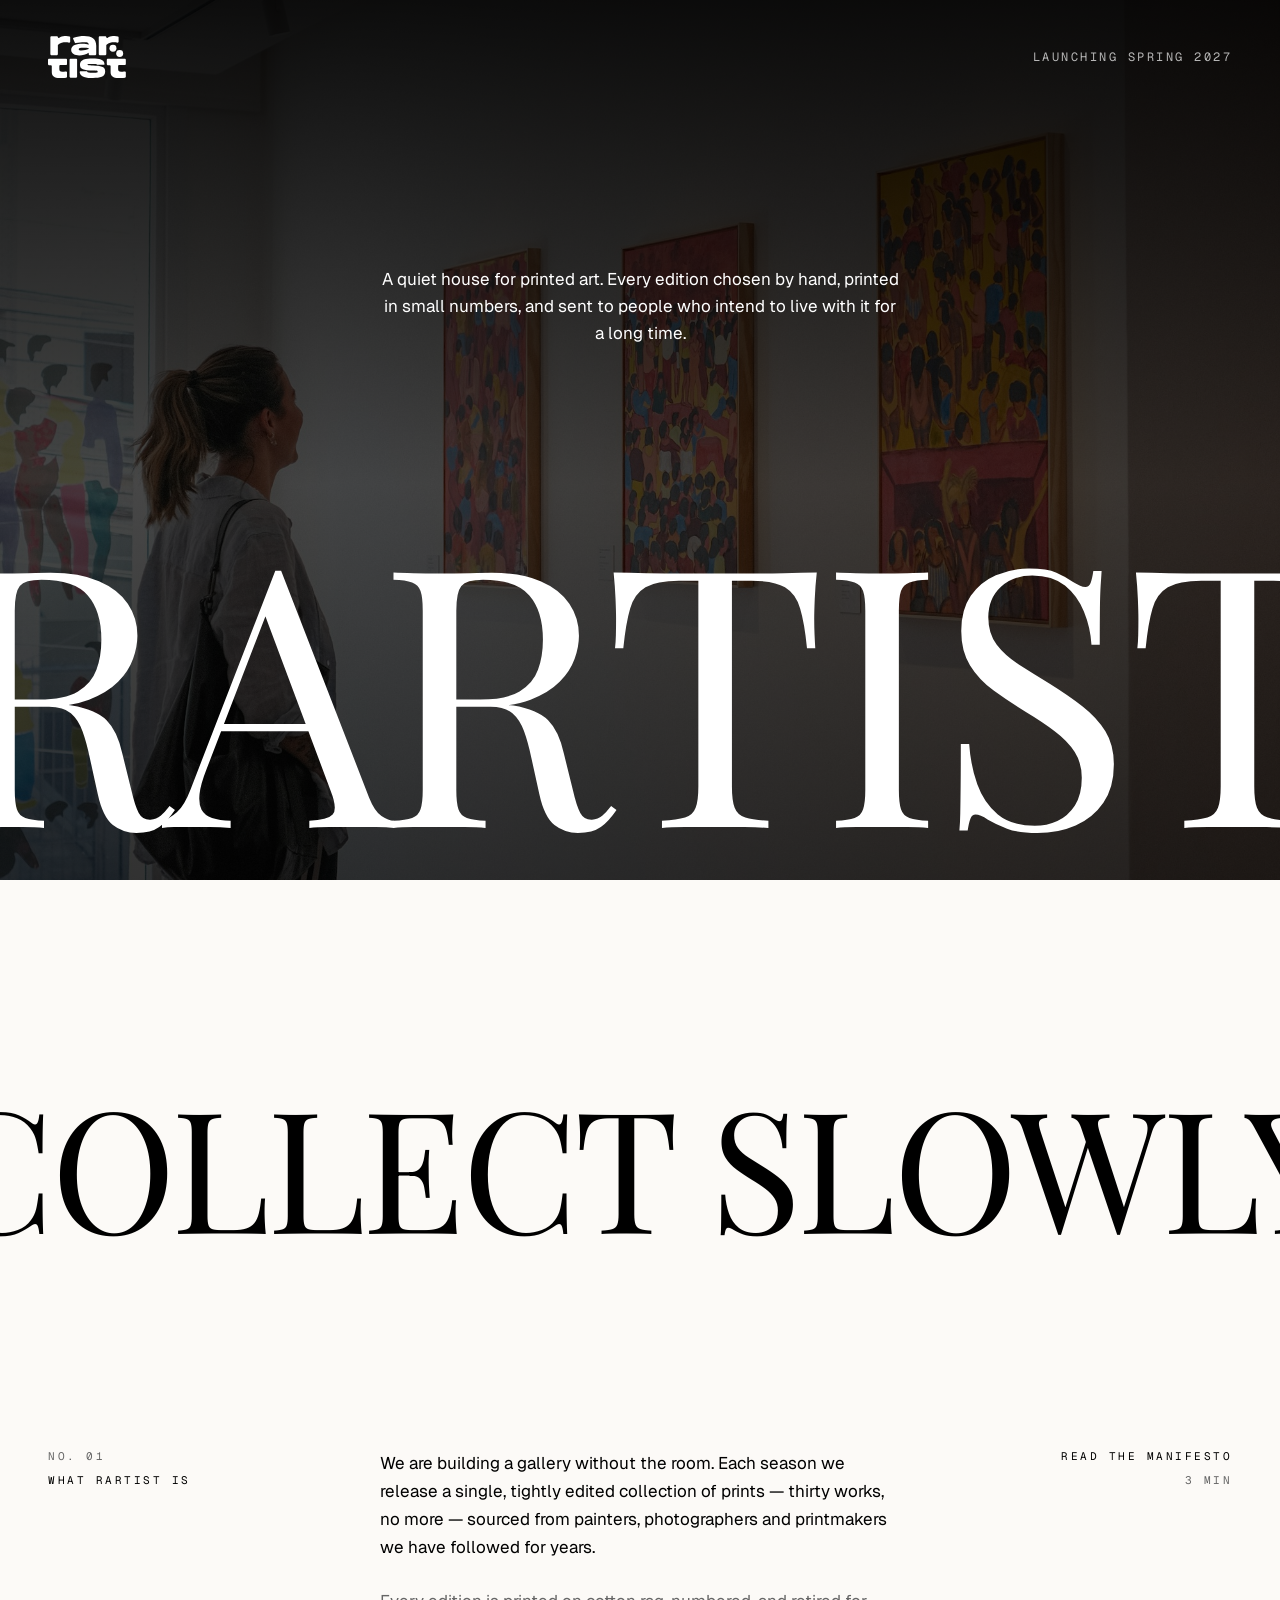
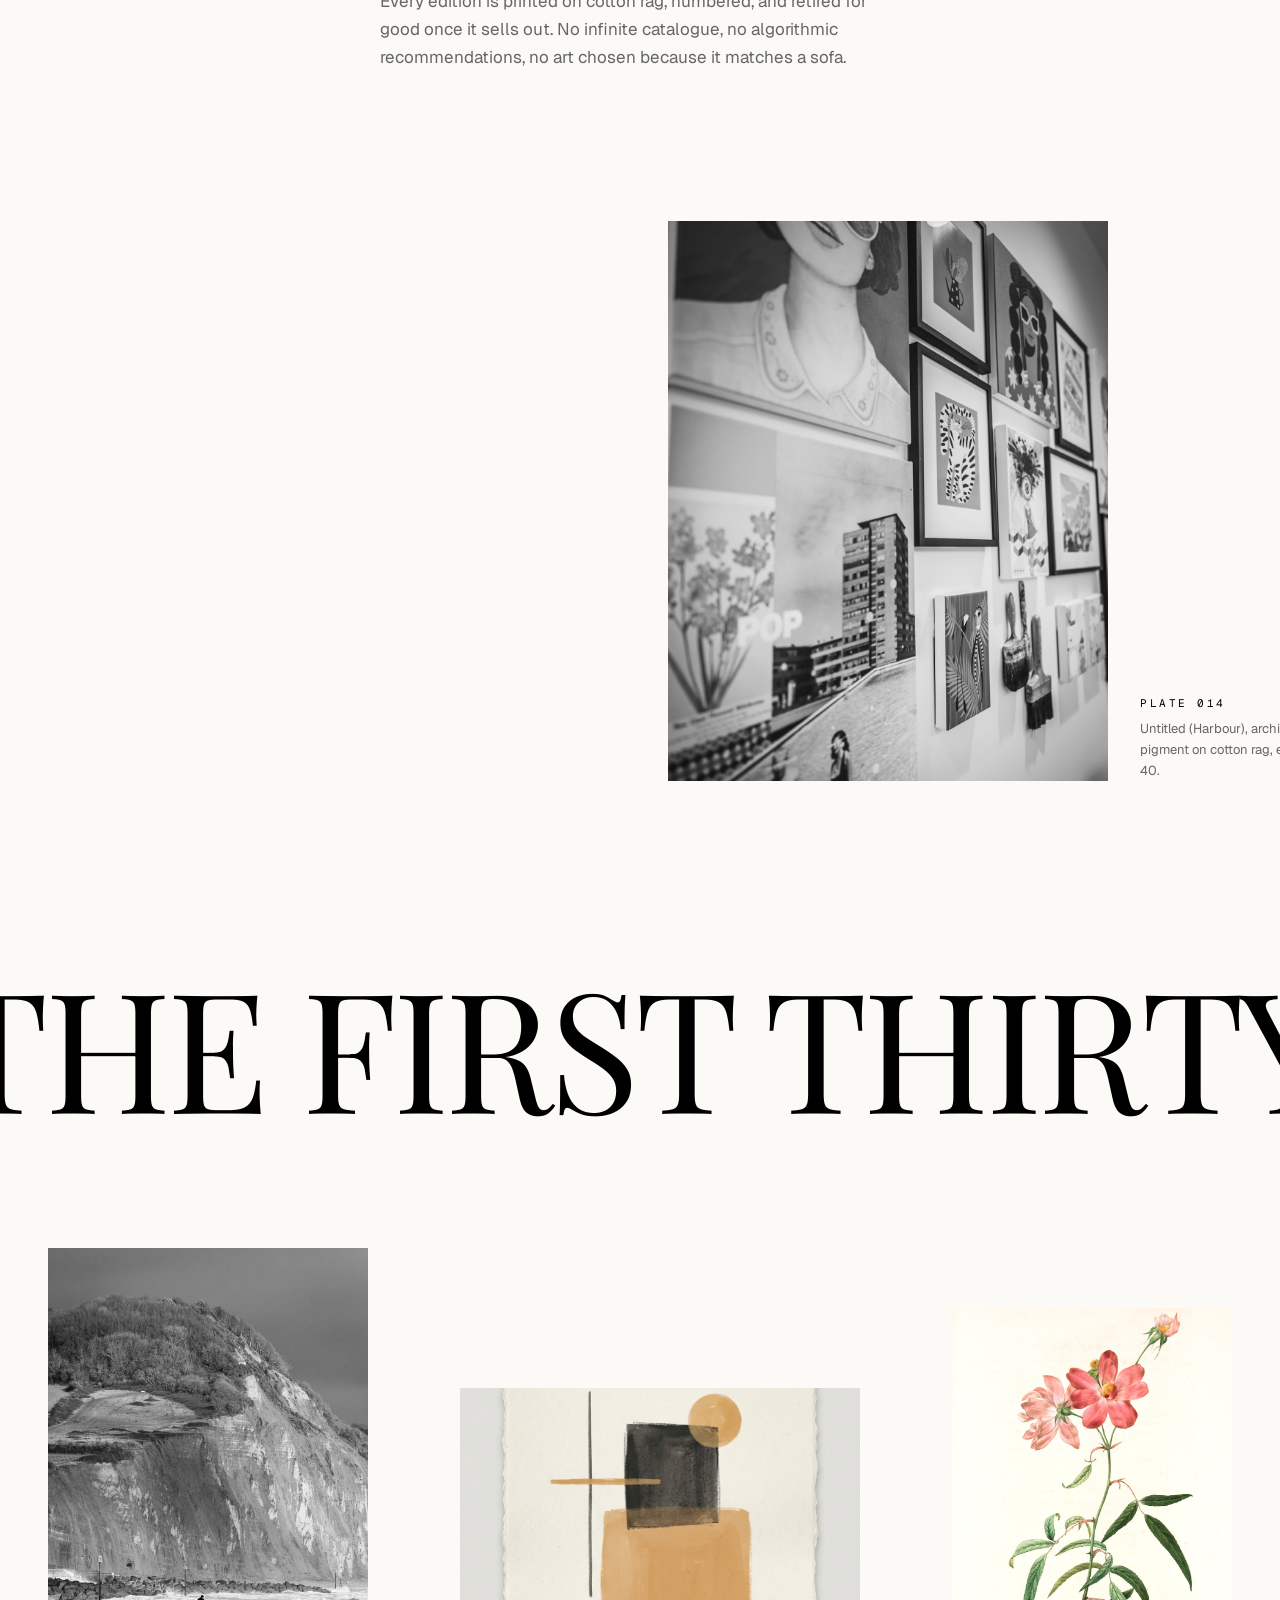
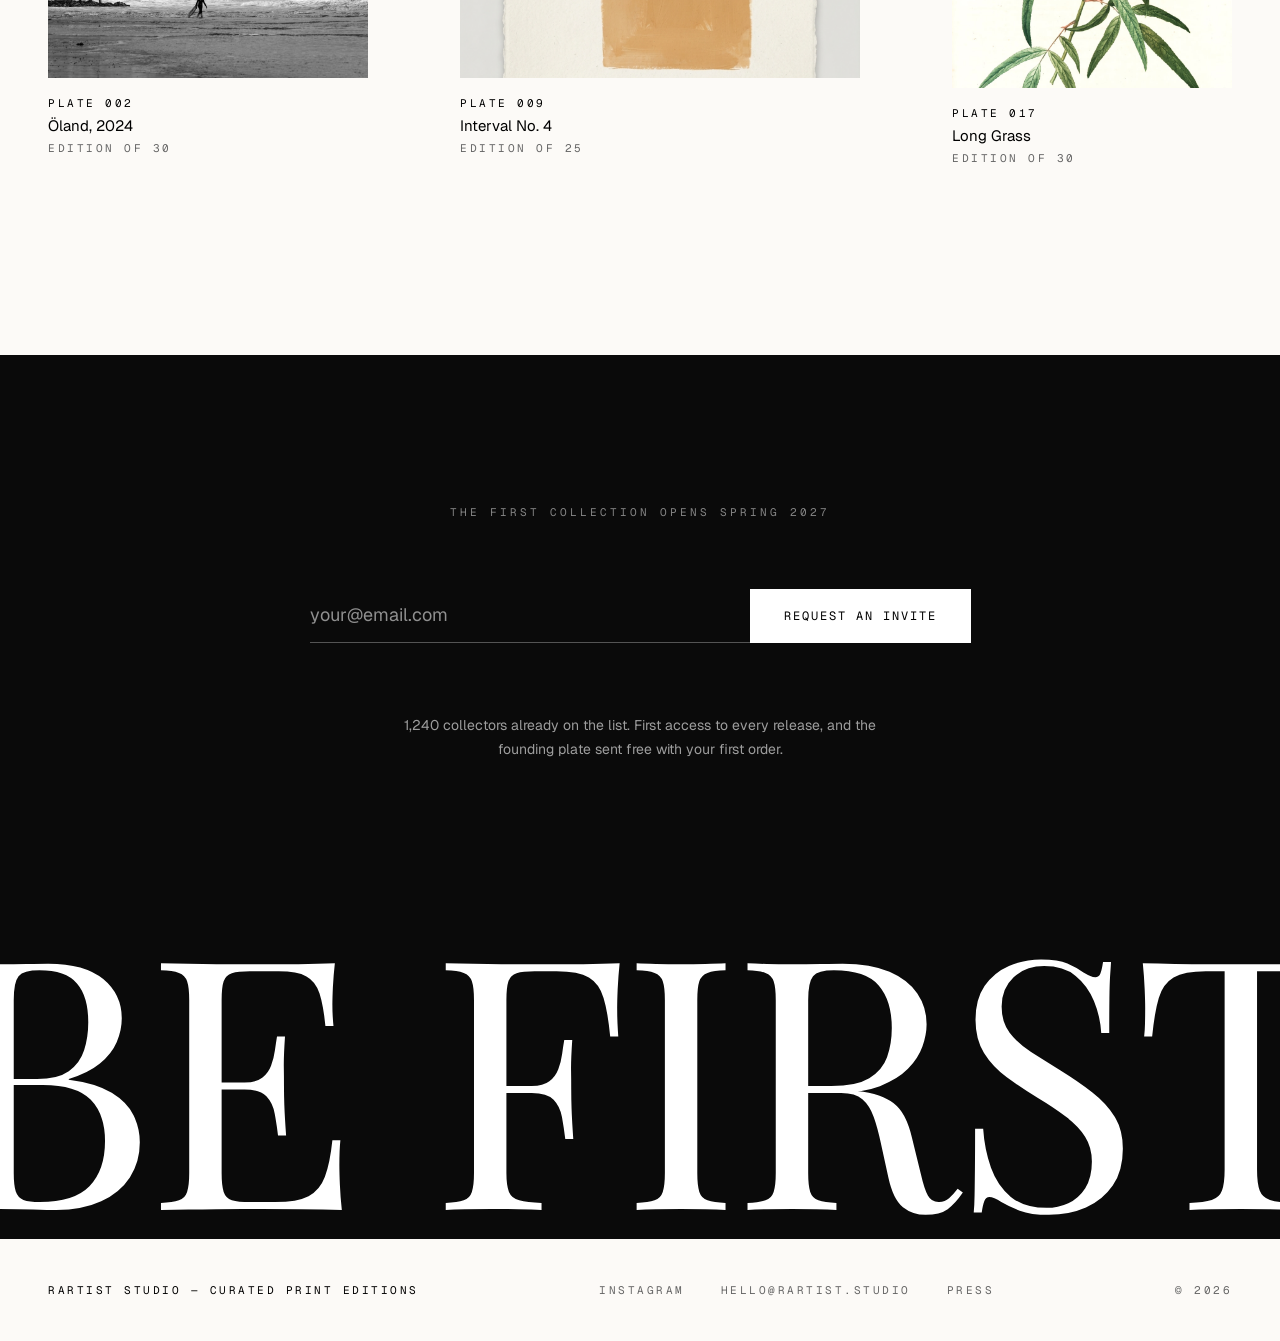
==== index.html @ 5bf046b7 "Rartist Studio prelaunch page Static HTML/CSS/vanilla-JS build of the Pencil "Prelaunch Page" design" ====
<!DOCTYPE html>
<html lang="en">
  <head>
    <meta charset="UTF-8" />
    <meta name="viewport" content="width=device-width, initial-scale=1.0" />
    <title>Rartist Studio — Curated Print Editions</title>
    <meta
      name="description"
      content="A quiet house for printed art. Every edition chosen by hand, printed in small numbers. The first collection opens spring 2027."
    />

    <link rel="icon" href="assets/logo.svg" type="image/svg+xml" />

    <link rel="preconnect" href="https://fonts.googleapis.com" />
    <link rel="preconnect" href="https://fonts.gstatic.com" crossorigin />
    <link
      href="https://fonts.googleapis.com/css2?family=Geist:wght@100..900&family=Geist+Mono:wght@100..900&family=Playfair+Display:wght@400..900&display=swap"
      rel="stylesheet"
    />
    <link rel="stylesheet" href="css/styles.css" />
  </head>
  <body>
    <div class="page">
      <!-- ── Hero ─────────────────────────────────────────────── -->
      <header class="hero" id="hero">
        <div class="hero__bar">
          <a class="hero__logo" href="#hero" aria-label="Rartist Studio — home">
            <svg class="logo" viewBox="0 0 40.68 21.95" fill="currentColor" aria-hidden="true" focusable="false">
              <path d="M11.6.68v2.38c0,.28-.26.49-.53.43-.68-.14-1.27-.21-1.85-.21-1.34,0-2.81.15-3.93,1.28-.08.08-.13.2-.13.31v4.7c0,.24-.2.44-.44.44H1.67c-.24,0-.44-.2-.44-.44V.6c0-.24.2-.44.44-.44h3.06c.24,0,.44.2.44.44v.05c0,.38.44.57.74.32.82-.69,1.88-.98,3.09-.98.96,0,1.67.11,2.27.25.2.05.34.22.34.43Z"/>
              <path d="M25.21,5.14v4.43c0,.24-.2.44-.44.44h-3.06c-.24,0-.44-.2-.44-.44v-.76c-1.53,1.12-3.23,1.36-4.94,1.36-2.25,0-4.22-.8-4.22-2.94,0-2.56,2.95-3.23,5.83-3.23,1.38,0,2.43.18,3.33.51,0-1.18-1.25-1.23-2.56-1.23-1.18,0-2.52.1-4.17.44-.2.04-.41-.06-.49-.24l-.92-2.02c-.11-.24.02-.53.27-.61,1.83-.55,3.77-.85,5.44-.85,4.04,0,6.33,1.38,6.37,5.14ZM21.27,6.38c-.62-.16-1.48-.25-2.61-.25-1.82,0-2.61.16-2.61.79,0,.54.46.62,1.46.62,1.33,0,2.77-.33,3.76-.76v-.41Z"/>
              <path d="M36.91.68v2.38c0,.28-.26.49-.53.43-.68-.14-1.27-.21-1.85-.21-1.34,0-2.81.15-3.93,1.28-.08.08-.13.2-.13.31v4.7c0,.24-.2.44-.44.44h-3.06c-.24,0-.44-.2-.44-.44V.6c0-.24.2-.44.44-.44h3.06c.24,0,.44.2.44.44v.05c0,.38.44.57.74.32.82-.69,1.88-.98,3.09-.98.96,0,1.67.11,2.27.25.2.05.34.22.34.43Z"/>
              <path d="M5.92,11.94h3.58c.24,0,.44.2.44.44v2.4c0,.24-.2.44-.44.44h-3.14c-.24,0-.44.2-.44.44v1.6c0,.94.36,1.41,1.51,1.41.75,0,1.21,0,2.01-.1.26-.03.5.17.5.44v2.32c0,.22-.15.4-.37.44-.87.13-1.9.19-3.03.19-3.05,0-4.56-.94-4.56-3.07v-3.22c0-.24-.2-.44-.44-.44H.44c-.24,0-.44-.2-.44-.44v-2.4c0-.24.2-.44.44-.44h1.55"/>
              <path d="M15.21,12.37v8.97c0,.24-.2.44-.44.44h-3.06c-.24,0-.44-.2-.44-.44v-8.97c0-.24.2-.44.44-.44h3.06c.24,0,.44.2.44.44Z"/>
              <path d="M20.13,18.38c.16,0,.32.09.39.24.17.38.85.54,2.86.54,2.2,0,2.58-.1,2.58-.53,0-.49-.38-.44-2.74-.54-4.53-.18-6.52-.53-6.52-3.04,0-2.81,3.04-3.28,6.68-3.28,3.42,0,5.87.42,6.16,2.82.03.26-.18.5-.44.5h-3.19c-.15,0-.26-.1-.33-.22-.19-.3-.89-.3-2.36-.3-2,0-2.58,0-2.58.38,0,.41.41.39,2.9.52,3.87.2,6.35.43,6.35,3,0,3-2.63,3.48-6.35,3.48-3.51,0-6.63-.42-6.98-3.06-.03-.27.17-.51.44-.51h3.12Z"/>
              <path d="M36.66,11.94h3.58c.24,0,.44.2.44.44v2.4c0,.24-.2.44-.44.44h-3.14c-.24,0-.44.2-.44.44v1.6c0,.94.36,1.41,1.51,1.41.75,0,1.21,0,2.01-.1.26-.03.5.17.5.44v2.32c0,.22-.15.4-.37.44-.87.13-1.9.19-3.03.19-3.05,0-4.56-.94-4.56-3.07v-3.22c0-.24-.2-.44-.44-.44h-1.11c-.24,0-.44-.2-.44-.44v-2.4c0-.24.2-.44.44-.44h1.55"/>
              <circle cx="37.47" cy="9.12" r="1.82"/>
              <circle cx="33.96" cy="6.37" r="1.82"/>
            </svg>
          </a>
          <p class="hero__status">LAUNCHING SPRING 2027</p>
        </div>

        <div class="hero__statement-row">
          <p class="hero__statement" data-reveal>
            A quiet house for printed art. Every edition chosen by hand, printed in small numbers,
            and sent to people who intend to live with it for a long time.
          </p>
        </div>

        <div class="hero__headline-row">
          <h1 class="display display--hero" data-reveal>RARTIST</h1>
        </div>
      </header>

      <!-- ── Statement ────────────────────────────────────────── -->
      <section class="statement" aria-labelledby="statement-headline">
        <div class="statement__headline-row">
          <h2 class="display display--statement" id="statement-headline" data-reveal>
            COLLECT SLOWLY
          </h2>
        </div>
      </section>

      <!-- ── Editorial ────────────────────────────────────────── -->
      <section class="editorial">
        <div class="editorial__row">
          <div class="editorial__label">
            <p class="mono mono--muted">NO. 01</p>
            <p class="mono">WHAT RARTIST IS</p>
          </div>

          <div class="editorial__body" data-reveal>
            <p class="body">
              We are building a gallery without the room. Each season we release a single, tightly
              edited collection of prints — thirty works, no more — sourced from painters,
              photographers and printmakers we have followed for years.
            </p>
            <p class="body body--muted">
              Every edition is printed on cotton rag, numbered, and retired for good once it sells
              out. No infinite catalogue, no algorithmic recommendations, no art chosen because it
              matches a sofa.
            </p>
          </div>

          <div class="editorial__link">
            <a class="mono link" href="#signup">READ THE MANIFESTO</a>
            <p class="mono mono--muted">3 MIN</p>
          </div>
        </div>

        <figure class="editorial__photo-row" data-reveal>
          <img
            class="editorial__photo"
            src="assets/plate-014.jpg"
            alt="Untitled (Harbour) — archival pigment print hung in a stairwell"
            loading="lazy"
            decoding="async"
          />
          <figcaption class="editorial__caption">
            <p class="mono">PLATE 014</p>
            <p class="caption">Untitled (Harbour), archival pigment on cotton rag, edition of 40.</p>
          </figcaption>
        </figure>
      </section>

      <!-- ── Collection ───────────────────────────────────────── -->
      <section class="collection" aria-labelledby="collection-headline">
        <div class="collection__headline-row">
          <h2 class="display display--collection" id="collection-headline" data-reveal>
            THE FIRST THIRTY
          </h2>
        </div>

        <ul class="plates">
          <li class="plate plate--002" data-reveal>
            <img
              class="plate__image"
              src="assets/plate-002.jpg"
              alt="Öland, 2024 — black and white photograph of a coastal cliff"
              loading="lazy"
              decoding="async"
            />
            <div class="plate__caption">
              <p class="mono">PLATE 002</p>
              <p class="plate__title">Öland, 2024</p>
              <p class="mono mono--muted">EDITION OF 30</p>
            </div>
          </li>

          <li class="plate plate--009" data-reveal>
            <img
              class="plate__image"
              src="assets/plate-009.png"
              alt="Interval No. 4 — abstract print in ochre and bone"
              loading="lazy"
              decoding="async"
            />
            <div class="plate__caption">
              <p class="mono">PLATE 009</p>
              <p class="plate__title">Interval No. 4</p>
              <p class="mono mono--muted">EDITION OF 25</p>
            </div>
          </li>

          <li class="plate plate--017" data-reveal>
            <img
              class="plate__image"
              src="assets/plate-017.jpg"
              alt="Long Grass — botanical study of a pink hibiscus"
              loading="lazy"
              decoding="async"
            />
            <div class="plate__caption">
              <p class="mono">PLATE 017</p>
              <p class="plate__title">Long Grass</p>
              <p class="mono mono--muted">EDITION OF 30</p>
            </div>
          </li>
        </ul>
      </section>

      <!-- ── Signup ───────────────────────────────────────────── -->
      <section class="signup" id="signup" aria-labelledby="signup-headline">
        <p class="signup__eyebrow mono">THE FIRST COLLECTION OPENS SPRING 2027</p>

        <form class="signup__form" id="signup-form" novalidate>
          <div class="signup__field">
            <label class="visually-hidden" for="email">Email address</label>
            <input
              class="signup__input"
              type="email"
              id="email"
              name="email"
              placeholder="your@email.com"
              autocomplete="email"
              required
            />
          </div>
          <button class="signup__submit mono" type="submit">REQUEST AN INVITE</button>
        </form>

        <p class="signup__fine-print" id="signup-message" role="status" aria-live="polite">
          <span id="collector-count">1,240</span> collectors already on the list. First access to
          every release, and the founding plate sent free with your first order.
        </p>

        <div class="signup__headline-row">
          <h2 class="display display--signup" id="signup-headline" data-reveal>BE FIRST</h2>
        </div>
      </section>

      <!-- ── Footer ───────────────────────────────────────────── -->
      <footer class="footer">
        <p class="mono">RARTIST STUDIO — CURATED PRINT EDITIONS</p>
        <nav class="footer__links" aria-label="Elsewhere">
          <a class="mono mono--muted link" href="#">INSTAGRAM</a>
          <a class="mono mono--muted link" href="mailto:hello@rartist.studio"
            >HELLO@RARTIST.STUDIO</a
          >
          <a class="mono mono--muted link" href="#">PRESS</a>
        </nav>
        <p class="mono mono--muted">© 2026</p>
      </footer>
    </div>

    <script src="js/main.js"></script>
  </body>
</html>
---- css/styles.css ----
/* ============================================================
   Rartist Studio — prelaunch page
   Built from the Pencil design "Prelaunch Page".
   Vanilla HTML + CSS, no build step.
   ============================================================ */

/* ── Tokens ────────────────────────────────────────────────── */
:root {
  --paper: #fcfaf7;
  --ink: #000000;
  --muted: #666666;
  --night: #0a0a0a;

  --on-night: #ffffff;
  --on-night-70: #ffffffb3;
  --on-night-60: #ffffff99;
  --on-night-55: #ffffff8c;
  --on-night-50: #ffffff80;
  --rule-night: #ffffff4d;

  --font-display: "Playfair Display", Georgia, serif;
  --font-body: "Geist", system-ui, -apple-system, sans-serif;
  --font-mono: "Geist Mono", ui-monospace, "SF Mono", monospace;

  /* Display sizes are viewport-relative so the headlines keep the
     same intentional bleed past the edges at every width.
     406px / 1440px design width = 28.194vw, etc. */
  --fs-hero: 28.194vw;
  --fs-statement: 13.194vw;
  --fs-collection: 13.056vw;
  --fs-signup: 27.222vw;

  --gutter: 48px;
}

/* ── Reset ─────────────────────────────────────────────────── */
*,
*::before,
*::after {
  box-sizing: border-box;
}

html {
  -webkit-text-size-adjust: 100%;
}

body {
  margin: 0;
  background-color: var(--paper);
  color: var(--ink);
  font-family: var(--font-body);
  font-size: 17px;
  line-height: 28px;
  -webkit-font-smoothing: antialiased;
}

img {
  display: block;
  max-width: 100%;
}

figure {
  margin: 0;
}

p {
  margin: 0;
}

ul {
  margin: 0;
  padding: 0;
  list-style: none;
}

a {
  color: inherit;
  text-decoration: none;
}

.page {
  display: flex;
  flex-direction: column;
  overflow: hidden;
  width: 100%;
}

.visually-hidden {
  position: absolute;
  width: 1px;
  height: 1px;
  margin: -1px;
  padding: 0;
  overflow: hidden;
  clip: rect(0 0 0 0);
  white-space: nowrap;
  border: 0;
}

/* ── Type primitives ──────────────────────────────────────── */
.display {
  margin: 0;
  font-family: var(--font-display);
  font-weight: 400;
  white-space: nowrap;
}

.display--hero {
  font-size: var(--fs-hero);
  line-height: 1;
  letter-spacing: -0.01724em;
}

.display--statement {
  font-size: var(--fs-statement);
  line-height: 1;
  letter-spacing: -0.02105em;
}

.display--collection {
  font-size: var(--fs-collection);
  line-height: 1;
  letter-spacing: -0.0266em;
}

.display--signup {
  font-size: var(--fs-signup);
  line-height: 1;
  letter-spacing: -0.02041em;
}

.mono {
  font-family: var(--font-mono);
  font-size: 11px;
  font-weight: 400;
  line-height: normal;
  letter-spacing: 2.5px;
  white-space: nowrap;
}

.mono--muted {
  color: var(--muted);
}

.body {
  font-size: 17px;
  line-height: 28px;
}

.body--muted {
  color: var(--muted);
}

.caption {
  color: var(--muted);
  font-size: 13px;
  line-height: 21px;
}

.link {
  transition: opacity 0.25s ease;
}

.link:hover,
.link:focus-visible {
  opacity: 0.55;
}

:focus-visible {
  outline: 1px solid currentColor;
  outline-offset: 4px;
}

/* ── Hero ─────────────────────────────────────────────────── */
.hero {
  display: flex;
  flex-direction: column;
  justify-content: space-between;
  height: 880px;
  width: 100%;
  overflow: hidden;
  color: var(--on-night);
  background-image: linear-gradient(0deg, #000000a6 0%, #00000080 45%, #000000e6 100%),
    linear-gradient(#0a0a0a73, #0a0a0a73), url("../assets/hero.jpg");
  background-position: 0% 0%, 0% 0%, center;
  background-repeat: no-repeat, no-repeat, no-repeat;
  background-size: 100% 100%, 100% 100%, cover;
}

.hero__bar {
  display: flex;
  align-items: center;
  justify-content: space-between;
  gap: 24px;
  padding: 36px var(--gutter);
}

.hero__logo {
  display: block;
  flex-shrink: 0;
  transition: opacity 0.25s ease;
}

.hero__logo:hover,
.hero__logo:focus-visible {
  opacity: 0.7;
}

/* The lockup is two stacked lines, so it is sized by height and lets
   width follow the 40.68 : 21.95 viewBox. */
.logo {
  display: block;
  height: 42px;
  width: auto;
}

.hero__status {
  color: var(--on-night-70);
  font-family: var(--font-mono);
  font-size: 12px;
  letter-spacing: 2.5px;
  white-space: nowrap;
}

.hero__statement-row {
  display: flex;
  justify-content: center;
  padding: 0 var(--gutter);
}

.hero__statement {
  width: 520px;
  max-width: 100%;
  font-size: 17px;
  line-height: 27px;
  text-align: center;
}

.hero__headline-row {
  display: flex;
  justify-content: center;
  padding-bottom: 20px;
}

/* ── Statement ────────────────────────────────────────────── */
.statement {
  display: flex;
  flex-direction: column;
  overflow: hidden;
  padding: 200px 0;
  width: 100%;
}

.statement__headline-row {
  display: flex;
  justify-content: center;
}

/* ── Editorial ────────────────────────────────────────────── */
.editorial {
  display: flex;
  flex-direction: column;
  gap: 150px;
  padding: 0 var(--gutter) 180px;
  width: 100%;
}

.editorial__row {
  display: flex;
  align-items: flex-start;
  justify-content: space-between;
  gap: 40px;
}

.editorial__label {
  display: flex;
  flex-direction: column;
  gap: 10px;
  width: 220px;
  flex-shrink: 0;
}

.editorial__body {
  display: flex;
  flex-direction: column;
  gap: 26px;
  width: 520px;
  flex-shrink: 1;
}

.editorial__link {
  display: flex;
  flex-direction: column;
  align-items: flex-end;
  gap: 10px;
  width: 220px;
  flex-shrink: 0;
}

.editorial__photo-row {
  display: flex;
  align-items: flex-end;
  gap: 32px;
  padding-left: 620px;
}

.editorial__photo {
  width: 440px;
  height: 560px;
  object-fit: cover;
  flex-shrink: 0;
}

.editorial__caption {
  display: flex;
  flex-direction: column;
  gap: 8px;
  width: 200px;
  flex-shrink: 0;
}

/* ── Collection ───────────────────────────────────────────── */
.collection {
  display: flex;
  flex-direction: column;
  gap: 120px;
  overflow: hidden;
  padding-bottom: 190px;
  width: 100%;
}

.collection__headline-row {
  display: flex;
  justify-content: center;
}

.plates {
  display: flex;
  align-items: flex-start;
  justify-content: space-between;
  gap: 70px;
  padding: 0 var(--gutter);
}

.plate {
  display: flex;
  flex-direction: column;
  gap: 18px;
  flex-shrink: 0;
}

.plate__image {
  object-fit: cover;
}

.plate__caption {
  display: flex;
  flex-direction: column;
  gap: 6px;
}

.plate__title {
  font-size: 15px;
  line-height: normal;
  white-space: nowrap;
}

/* Staggered baselines, straight from the design. */
.plate--002 .plate__image {
  width: 320px;
  height: 430px;
}

.plate--002,
.plate--002 .plate__caption {
  width: 320px;
}

.plate--009 {
  padding-top: 140px;
}

.plate--009 .plate__image {
  width: 400px;
  height: 290px;
}

.plate--009,
.plate--009 .plate__caption {
  width: 400px;
}

.plate--017 {
  padding-top: 60px;
}

.plate--017 .plate__image {
  width: 280px;
  height: 380px;
}

.plate--017,
.plate--017 .plate__caption {
  width: 280px;
}

/* ── Signup ───────────────────────────────────────────────── */
.signup {
  display: flex;
  flex-direction: column;
  align-items: center;
  gap: 70px;
  overflow: hidden;
  padding-top: 150px;
  width: 100%;
  background-color: var(--night);
  color: var(--on-night);
}

.signup__eyebrow {
  color: var(--on-night-50);
  letter-spacing: 3px;
}

.signup__form {
  display: flex;
  align-items: flex-end;
  max-width: 100%;
}

.signup__field {
  display: flex;
  width: 440px;
  max-width: 100%;
  padding-bottom: 16px;
  border-bottom: 1px solid var(--rule-night);
  transition: border-color 0.25s ease;
}

.signup__field:focus-within {
  border-bottom-color: var(--on-night);
}

.signup__input {
  width: 100%;
  margin: 0;
  padding: 0;
  border: 0;
  background: none;
  color: var(--on-night);
  font-family: var(--font-body);
  font-size: 18px;
  line-height: normal;
}

.signup__input::placeholder {
  color: var(--on-night-55);
}

.signup__input:focus {
  outline: none;
}

.signup__submit {
  padding: 19px 34px;
  border: 0;
  background-color: var(--on-night);
  color: var(--ink);
  font-size: 12px;
  letter-spacing: 2px;
  cursor: pointer;
  transition: opacity 0.25s ease;
}

.signup__submit:hover:not(:disabled) {
  opacity: 0.8;
}

.signup__submit:disabled {
  cursor: default;
  opacity: 0.55;
}

.signup__fine-print {
  width: 520px;
  max-width: 100%;
  color: var(--on-night-60);
  font-size: 14px;
  line-height: 24px;
  text-align: center;
}

.signup__fine-print.is-confirmed {
  color: var(--on-night);
}

.signup__field.has-error {
  border-bottom-color: var(--on-night);
}

.signup__headline-row {
  display: flex;
  justify-content: center;
  padding-top: 60px;
  width: 100%;
}

/* ── Footer ───────────────────────────────────────────────── */
.footer {
  display: flex;
  align-items: center;
  justify-content: space-between;
  gap: 32px;
  padding: 44px var(--gutter);
  width: 100%;
  background-color: var(--paper);
}

.footer__links {
  display: flex;
  gap: 36px;
}

/* ── 404 ──────────────────────────────────────────────────── */
.notfound {
  display: flex;
  flex-direction: column;
  align-items: center;
  justify-content: center;
  gap: 28px;
  min-height: 100vh;
  padding: 80px var(--gutter);
  text-align: center;
}

.notfound__headline {
  font-size: clamp(48px, 9vw, 130px);
  line-height: 1;
  letter-spacing: -0.025em;
  white-space: normal;
}

.notfound__body {
  max-width: 440px;
  color: var(--muted);
  font-size: 17px;
  line-height: 28px;
}

.notfound__link {
  text-decoration: underline;
  text-underline-offset: 6px;
}

/* ── Reveal ───────────────────────────────────────────────── */
[data-reveal] {
  opacity: 0;
  transform: translateY(18px);
  transition: opacity 0.9s cubic-bezier(0.2, 0.7, 0.2, 1),
    transform 0.9s cubic-bezier(0.2, 0.7, 0.2, 1);
}

[data-reveal].is-visible {
  opacity: 1;
  transform: none;
}

/* ── Responsive ───────────────────────────────────────────── */
@media (max-width: 1180px) {
  .editorial__row {
    flex-wrap: wrap;
    gap: 48px;
  }

  .editorial__body {
    order: 3;
    width: 100%;
  }

  .editorial__photo-row {
    padding-left: 0;
    justify-content: flex-start;
  }

  .plates {
    flex-wrap: wrap;
    justify-content: center;
    gap: 56px;
  }

  .plate--009,
  .plate--017 {
    padding-top: 0;
  }
}

@media (max-width: 860px) {
  :root {
    --gutter: 24px;
    /* Below tablet the display type gains a little relative weight so the
       bleed stays deliberate rather than looking like a bug. */
    --fs-hero: 34vw;
    --fs-statement: 17vw;
    --fs-collection: 16vw;
    --fs-signup: 33vw;
  }

  .hero {
    height: auto;
    min-height: 620px;
    gap: 80px;
  }

  .hero__bar {
    padding: 24px var(--gutter);
  }

  .logo {
    height: 32px;
  }

  .statement {
    padding: 120px 0;
  }

  .editorial {
    gap: 90px;
    padding-bottom: 110px;
  }

  .editorial__photo-row {
    flex-direction: column;
    align-items: flex-start;
    gap: 20px;
  }

  .editorial__photo {
    width: 100%;
    height: auto;
    aspect-ratio: 440 / 560;
  }

  .editorial__caption {
    width: 100%;
  }

  .collection {
    gap: 72px;
    padding-bottom: 110px;
  }

  .plate,
  .plate__caption,
  .plate--002,
  .plate--002 .plate__caption,
  .plate--009,
  .plate--009 .plate__caption,
  .plate--017,
  .plate--017 .plate__caption {
    width: 100%;
  }

  .plate__image,
  .plate--002 .plate__image,
  .plate--009 .plate__image,
  .plate--017 .plate__image {
    width: 100%;
    height: auto;
  }

  .plate--002 .plate__image {
    aspect-ratio: 320 / 430;
  }

  .plate--009 .plate__image {
    aspect-ratio: 400 / 290;
  }

  .plate--017 .plate__image {
    aspect-ratio: 280 / 380;
  }

  .plates {
    flex-direction: column;
    gap: 64px;
  }

  .signup {
    gap: 48px;
    padding-top: 100px;
  }

  .signup__form {
    flex-direction: column;
    align-items: stretch;
    gap: 24px;
    width: 100%;
    padding: 0 var(--gutter);
  }

  .signup__field {
    width: 100%;
  }

  .signup__fine-print {
    padding: 0 var(--gutter);
  }

  .signup__headline-row {
    padding-top: 32px;
  }

  .footer {
    flex-direction: column;
    align-items: flex-start;
    gap: 20px;
  }

  .footer__links {
    flex-direction: column;
    gap: 12px;
  }
}

@media (prefers-reduced-motion: reduce) {
  [data-reveal] {
    opacity: 1;
    transform: none;
    transition: none;
  }

  * {
    scroll-behavior: auto !important;
  }
}
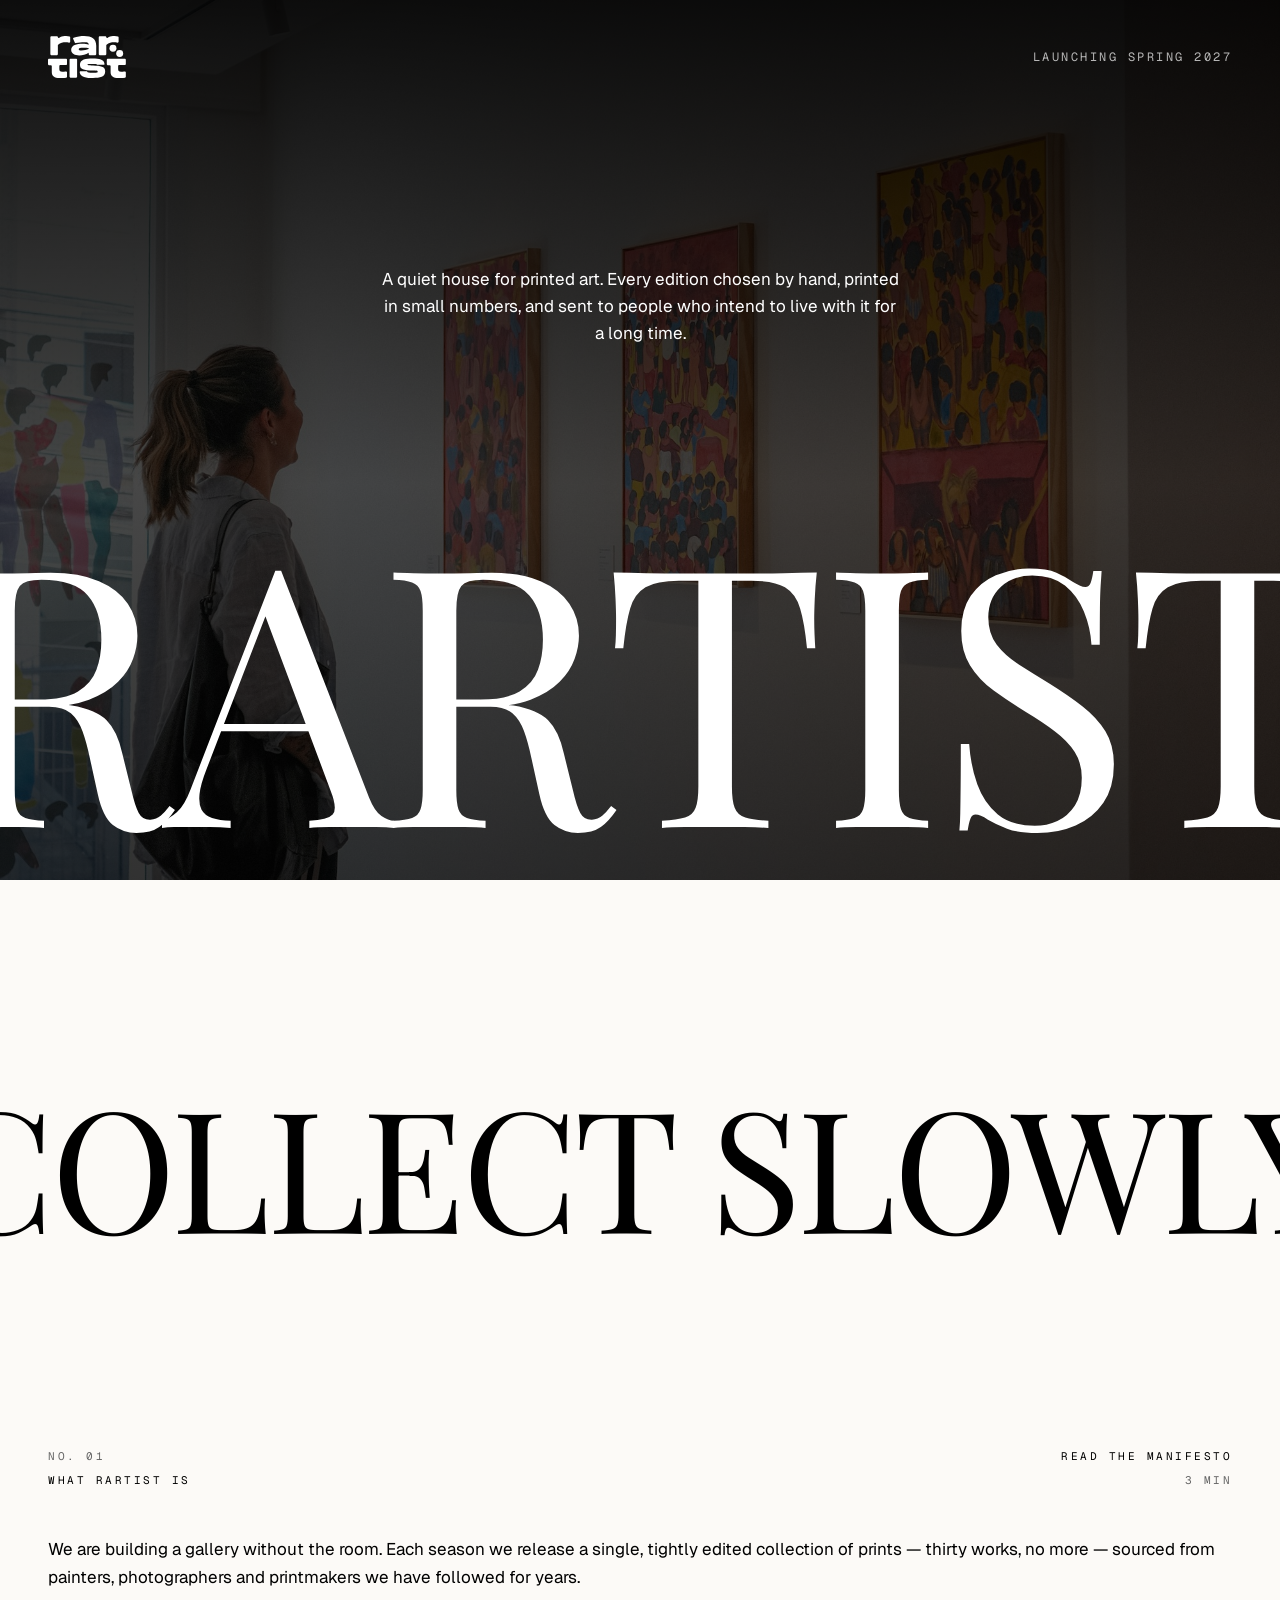
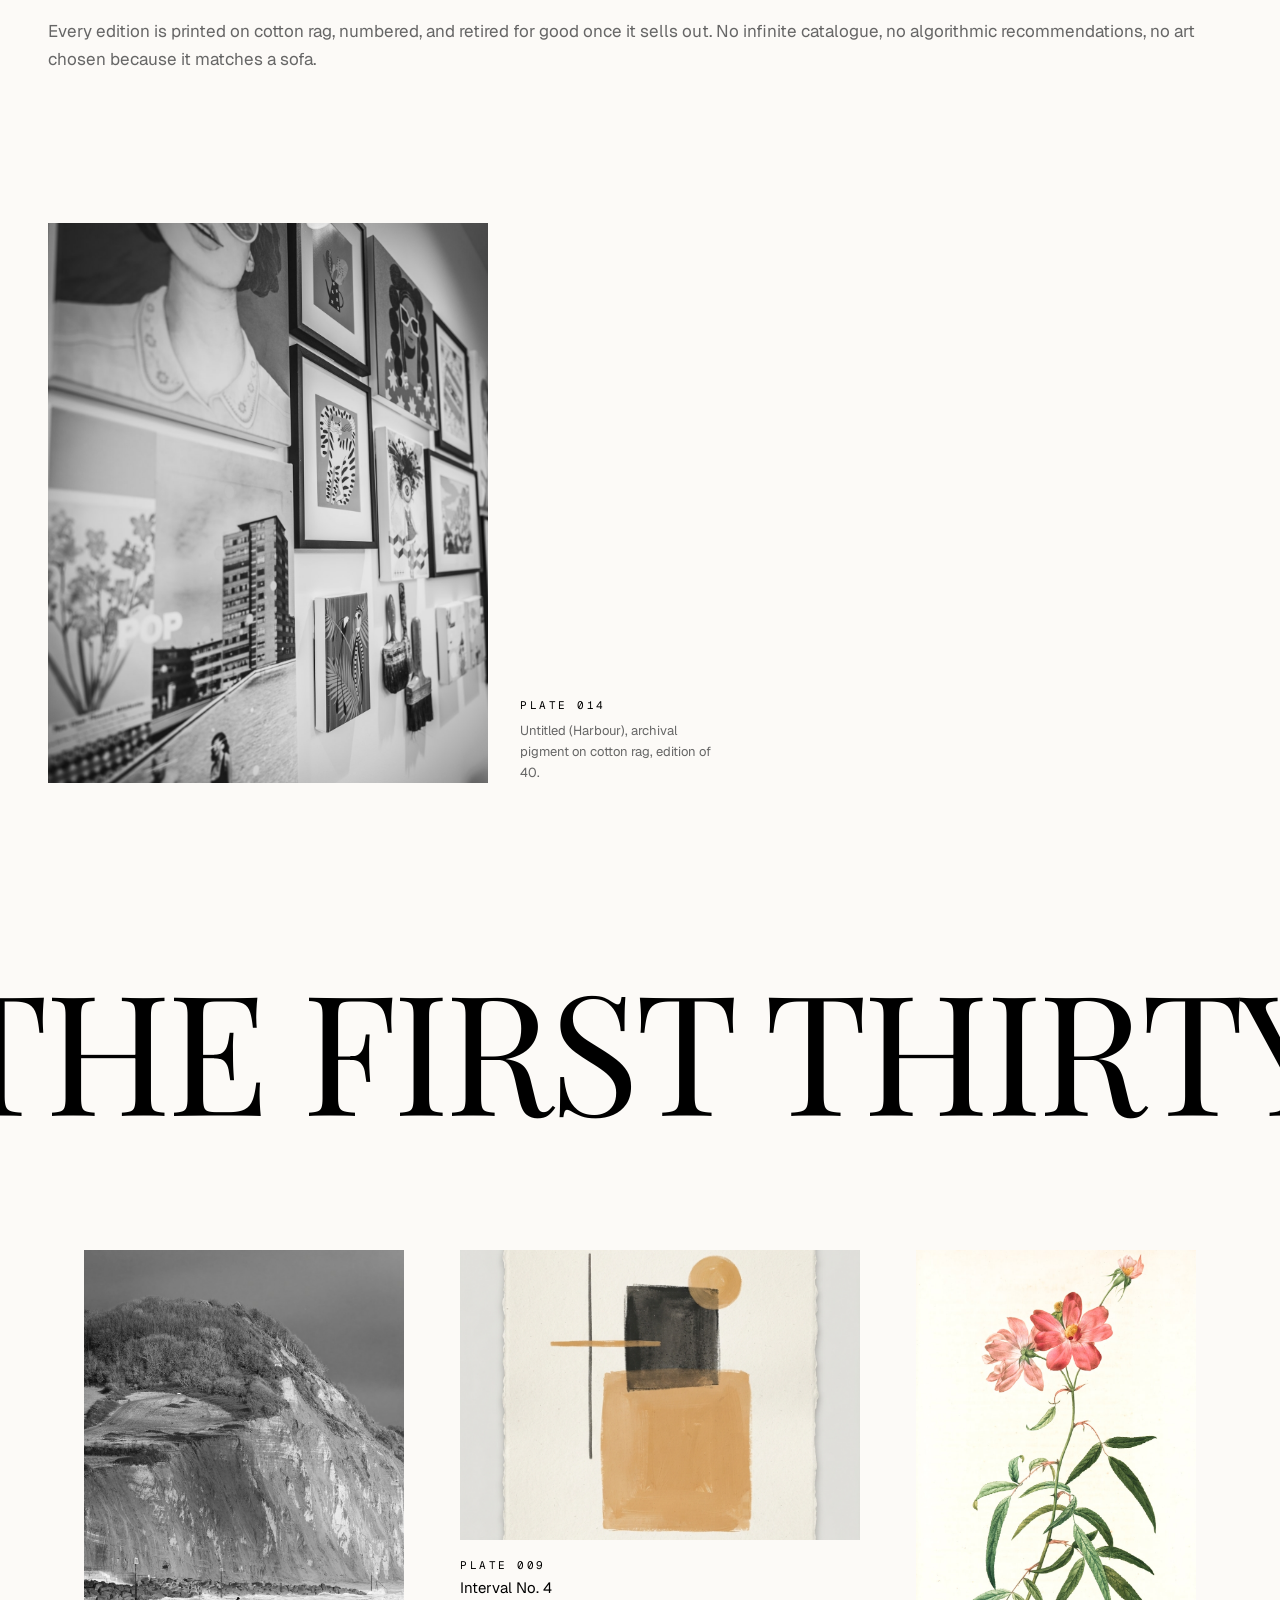
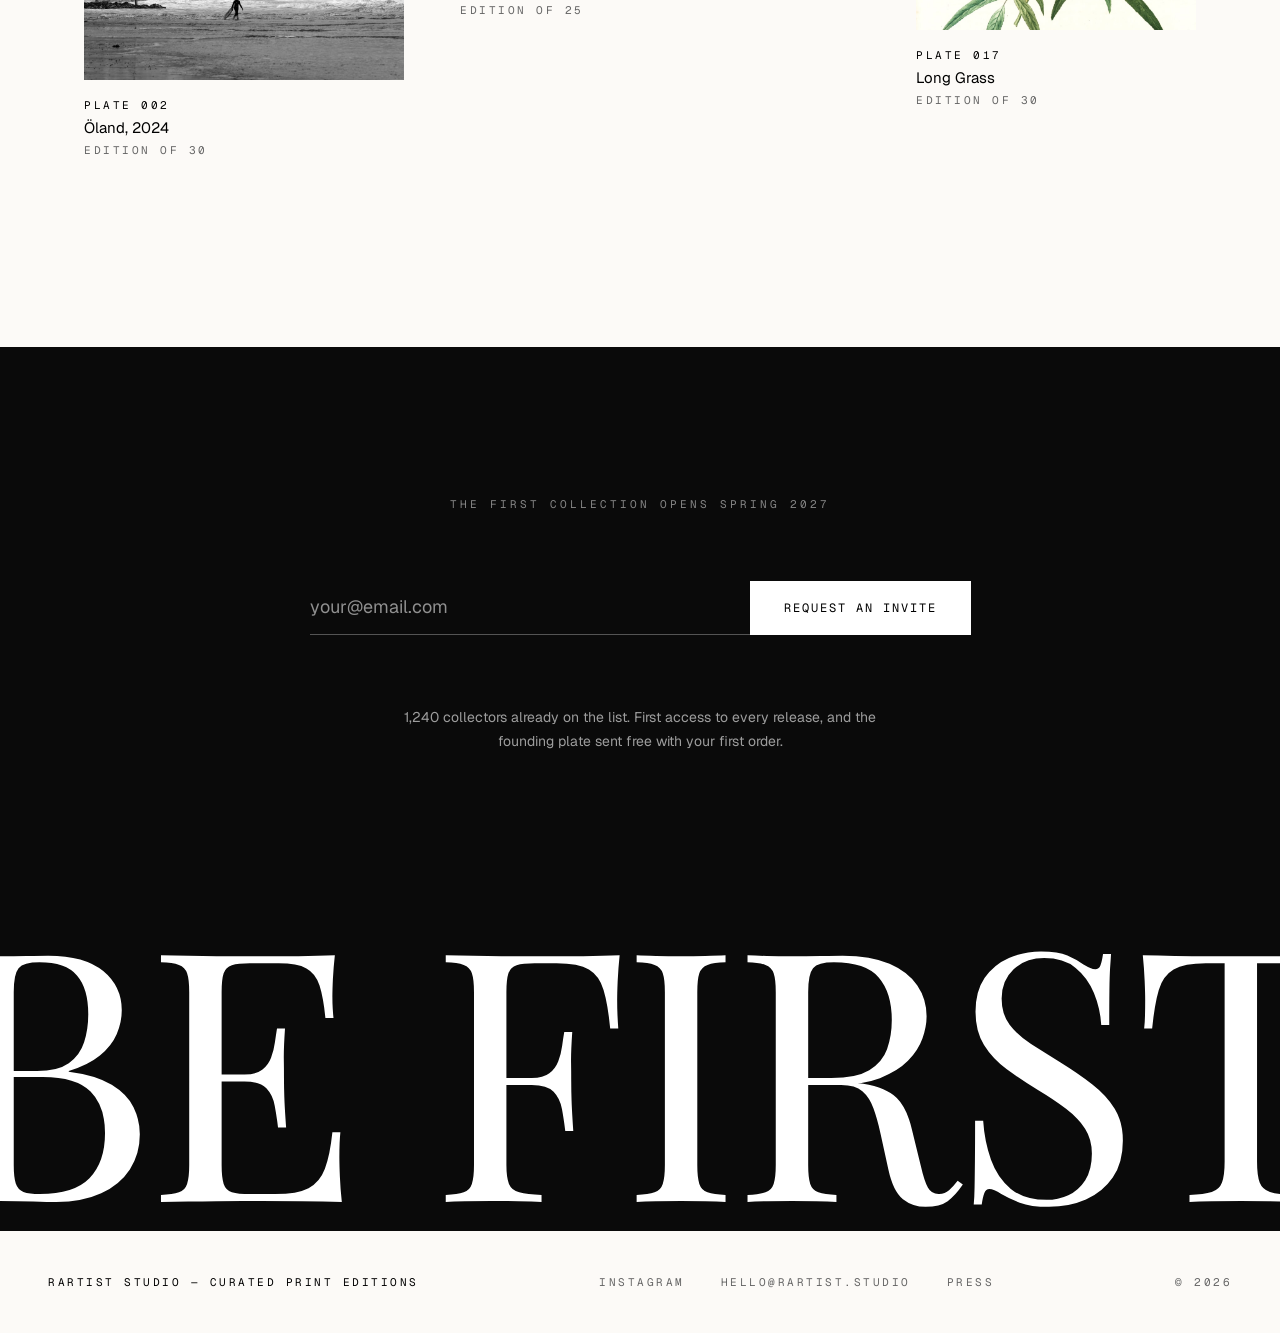
==== commit f91cec0c: "Fix mobile responsiveness across the prelaunch page The display headlines bled 33-41% past the viewp" ====
--- a/index.html
+++ b/index.html
@@ -8,6 +8,10 @@
       name="description"
       content="A quiet house for printed art. Every edition chosen by hand, printed in small numbers. The first collection opens spring 2027."
     />
+
+    <!-- The page opens on the dark hero, so the mobile browser chrome
+         should meet it rather than flash paper white. -->
+    <meta name="theme-color" content="#0a0a0a" />
 
     <link rel="icon" href="assets/logo.svg" type="image/svg+xml" />
 
--- a/css/styles.css
+++ b/css/styles.css
@@ -41,7 +41,11 @@
 }
 
 html {
+  /* Stop iOS from inflating text when the phone is turned to landscape. */
   -webkit-text-size-adjust: 100%;
+  /* The design is light-only; pin form controls so iOS dark mode does not
+     repaint the email field. */
+  color-scheme: light;
 }
 
 body {
@@ -81,8 +85,12 @@
 .page {
   display: flex;
   flex-direction: column;
-  overflow: hidden;
   width: 100%;
+  /* The display headlines are meant to bleed past both edges. Clip that
+     bleed without turning the page into a horizontally pannable surface —
+     `clip` (unlike `hidden`) creates no scroll container at all. */
+  overflow-x: hidden;
+  overflow-x: clip;
 }
 
 .visually-hidden {
@@ -566,7 +574,12 @@
 }
 
 /* ── Responsive ───────────────────────────────────────────── */
-@media (max-width: 1180px) {
+
+/* Wide tablet — the three-column editorial row and the staggered plate
+   baselines are the first things to give. The threshold is set by the
+   widest fixed-width row: the offset editorial plate needs
+   620 + 440 + 32 + 200 + gutters = 1388px before it starts to overflow. */
+@media (max-width: 1400px) {
   .editorial__row {
     flex-wrap: wrap;
     gap: 48px;
@@ -594,68 +607,66 @@
   }
 }
 
-@media (max-width: 860px) {
+/* Tablet — two plates per row rather than one giant column, and the
+   editorial plate stops trying to be 440px wide next to its caption. */
+@media (max-width: 900px) {
   :root {
-    --gutter: 24px;
-    /* Below tablet the display type gains a little relative weight so the
-       bleed stays deliberate rather than looking like a bug. */
-    --fs-hero: 34vw;
-    --fs-statement: 17vw;
-    --fs-collection: 16vw;
-    --fs-signup: 33vw;
+    --gutter: 32px;
   }
 
   .hero {
     height: auto;
-    min-height: 620px;
-    gap: 80px;
-  }
-
-  .hero__bar {
-    padding: 24px var(--gutter);
-  }
-
-  .logo {
-    height: 32px;
+    min-height: 680px;
+    gap: 72px;
   }
 
   .statement {
-    padding: 120px 0;
+    padding: 150px 0;
   }
 
   .editorial {
-    gap: 90px;
-    padding-bottom: 110px;
+    gap: 110px;
+    padding-bottom: 140px;
   }
 
   .editorial__photo-row {
-    flex-direction: column;
     align-items: flex-start;
-    gap: 20px;
+    gap: 28px;
   }
 
   .editorial__photo {
-    width: 100%;
+    width: 58%;
     height: auto;
     aspect-ratio: 440 / 560;
   }
 
   .editorial__caption {
-    width: 100%;
+    width: auto;
+    flex-shrink: 1;
   }
 
   .collection {
-    gap: 72px;
-    padding-bottom: 110px;
+    gap: 90px;
+    padding-bottom: 140px;
+  }
+
+  .plates {
+    flex-wrap: wrap;
+    justify-content: flex-start;
+    gap: 64px 40px;
   }
 
   .plate,
+  .plate--002,
+  .plate--009,
+  .plate--017 {
+    width: calc(50% - 20px);
+    flex-shrink: 1;
+  }
+
   .plate__caption,
-  .plate--002,
   .plate--002 .plate__caption,
-  .plate--009,
   .plate--009 .plate__caption,
-  .plate--017,
   .plate--017 .plate__caption {
     width: 100%;
   }
@@ -680,36 +691,14 @@
     aspect-ratio: 280 / 380;
   }
 
-  .plates {
-    flex-direction: column;
-    gap: 64px;
-  }
-
   .signup {
-    gap: 48px;
-    padding-top: 100px;
-  }
-
-  .signup__form {
-    flex-direction: column;
-    align-items: stretch;
-    gap: 24px;
-    width: 100%;
-    padding: 0 var(--gutter);
-  }
-
-  .signup__field {
-    width: 100%;
-  }
-
-  .signup__fine-print {
-    padding: 0 var(--gutter);
-  }
-
-  .signup__headline-row {
-    padding-top: 32px;
-  }
-
+    gap: 56px;
+    padding-top: 120px;
+  }
+}
+
+/* Brand line + three links + copyright stop fitting on one line at ~960px. */
+@media (max-width: 960px) {
   .footer {
     flex-direction: column;
     align-items: flex-start;
@@ -717,8 +706,208 @@
   }
 
   .footer__links {
+    gap: 28px;
+  }
+}
+
+/* Phone — one column throughout. The display sizes deliberately stay on
+   their design ratios (see :root) so the headline bleed reads the same
+   ~10% crop it does at 1440 instead of eating whole letters. */
+@media (max-width: 640px) {
+  :root {
+    --gutter: 24px;
+  }
+
+  /* The hero should own the first screen. svh keeps it stable while
+     mobile Safari's toolbars collapse; vh is the fallback. */
+  .hero {
+    height: auto;
+    min-height: 600px;
+    min-height: 100svh;
+    gap: 56px;
+  }
+
+  .hero__bar {
+    padding: 20px var(--gutter);
+    gap: 16px;
+  }
+
+  .logo {
+    height: 30px;
+  }
+
+  .hero__status {
+    font-size: 10px;
+    letter-spacing: 1.6px;
+  }
+
+  .hero__statement {
+    font-size: 16px;
+    line-height: 26px;
+  }
+
+  .hero__headline-row {
+    padding-bottom: 12px;
+  }
+
+  .statement {
+    padding: 110px 0;
+  }
+
+  /* Read order: what it is → the copy → the call to action. */
+  .editorial {
+    gap: 80px;
+    padding-bottom: 100px;
+  }
+
+  .editorial__row {
     flex-direction: column;
-    gap: 12px;
+    gap: 26px;
+  }
+
+  .editorial__label {
+    order: 1;
+    width: 100%;
+  }
+
+  .editorial__body {
+    order: 2;
+    gap: 22px;
+  }
+
+  .editorial__link {
+    order: 3;
+    flex-direction: row;
+    align-items: baseline;
+    justify-content: space-between;
+    gap: 16px;
+    width: 100%;
+  }
+
+  .editorial__photo-row {
+    flex-direction: column;
+    gap: 18px;
+  }
+
+  .editorial__photo {
+    width: 100%;
+  }
+
+  .editorial__caption {
+    width: 100%;
+  }
+
+  .collection {
+    gap: 64px;
+    padding-bottom: 100px;
+  }
+
+  .plates {
+    flex-direction: column;
+    gap: 56px;
+  }
+
+  .plate,
+  .plate--002,
+  .plate--009,
+  .plate--017 {
+    width: 100%;
+  }
+
+  .signup {
+    gap: 44px;
+    padding: 96px var(--gutter) 0;
+  }
+
+  /* Long mono strings have to be allowed to break, or they run off the
+     screen — .mono is nowrap by default for short labels. */
+  .signup__eyebrow {
+    white-space: normal;
+    letter-spacing: 2px;
+    text-align: center;
+    line-height: 20px;
+  }
+
+  .signup__form {
+    flex-direction: column;
+    align-items: stretch;
+    gap: 22px;
+    width: 100%;
+  }
+
+  .signup__field {
+    width: 100%;
+  }
+
+  .signup__submit {
+    padding: 20px 24px;
+  }
+
+  .signup__headline-row {
+    padding-top: 28px;
+    /* The section is padded for its readable content; the headline still
+       has to run the full bleed. */
+    width: calc(100% + var(--gutter) * 2);
+    margin: 0 calc(var(--gutter) * -1);
+  }
+
+  .footer {
+    flex-direction: column;
+    align-items: flex-start;
+    gap: 14px;
+    padding: 36px var(--gutter) 40px;
+  }
+
+  .footer .mono {
+    white-space: normal;
+    letter-spacing: 1.8px;
+  }
+
+  .footer__links {
+    flex-direction: column;
+    gap: 0;
+  }
+
+  /* Comfortable thumb targets without changing the visual rhythm. */
+  .footer__links .link {
+    display: inline-flex;
+    align-items: center;
+    min-height: 44px;
+  }
+}
+
+/* Phone held sideways — there is no vertical room for a full-height hero,
+   so let it collapse to its content rather than shrinking the headline
+   (which would cost the bleed). */
+@media (orientation: landscape) and (max-height: 520px) {
+  .hero {
+    height: auto;
+    min-height: 0;
+    gap: 28px;
+    padding-bottom: 8px;
+  }
+
+  .statement {
+    padding: 90px 0;
+  }
+}
+
+/* Small phones — the mono labels are the only thing that still doesn't fit. */
+@media (max-width: 380px) {
+  :root {
+    --gutter: 20px;
+  }
+
+  .mono {
+    letter-spacing: 1.8px;
+  }
+
+  .hero__status {
+    letter-spacing: 1.2px;
+  }
+
+  .signup__eyebrow {
+    letter-spacing: 1.4px;
   }
 }
 
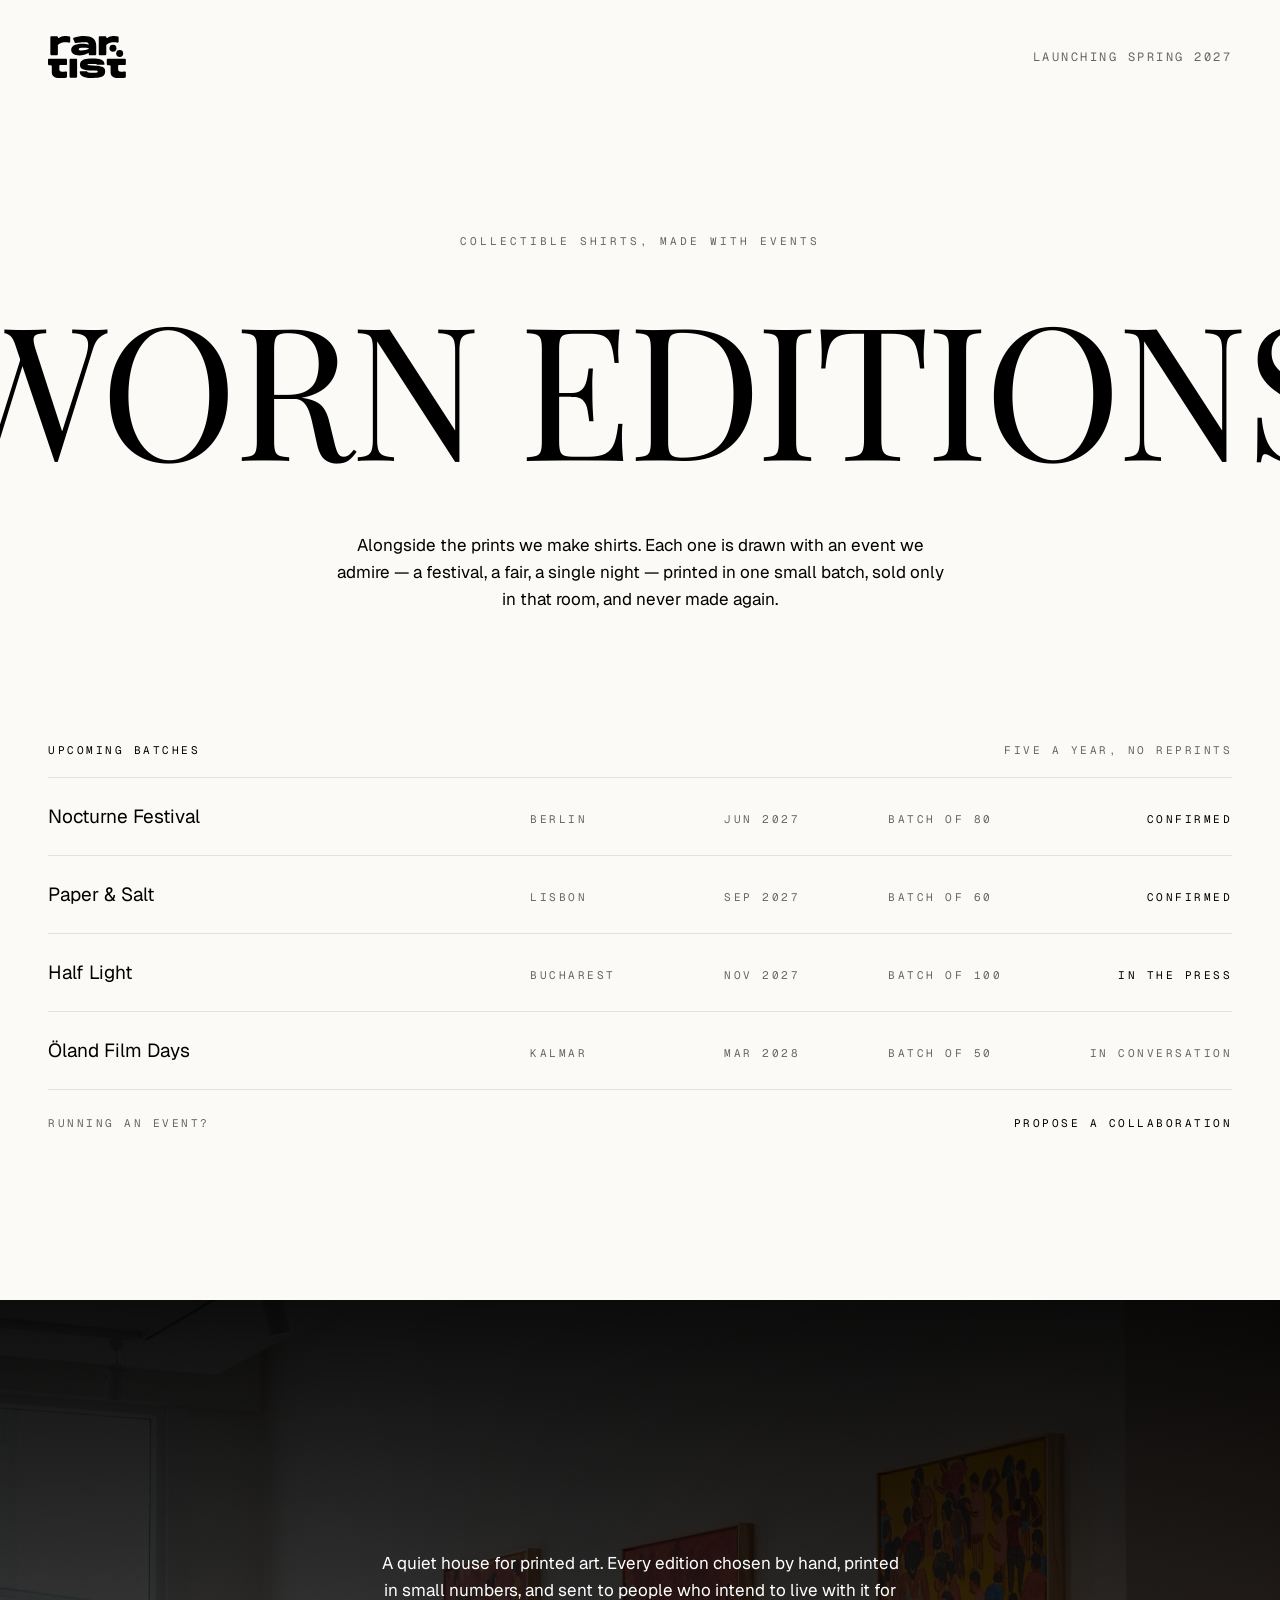
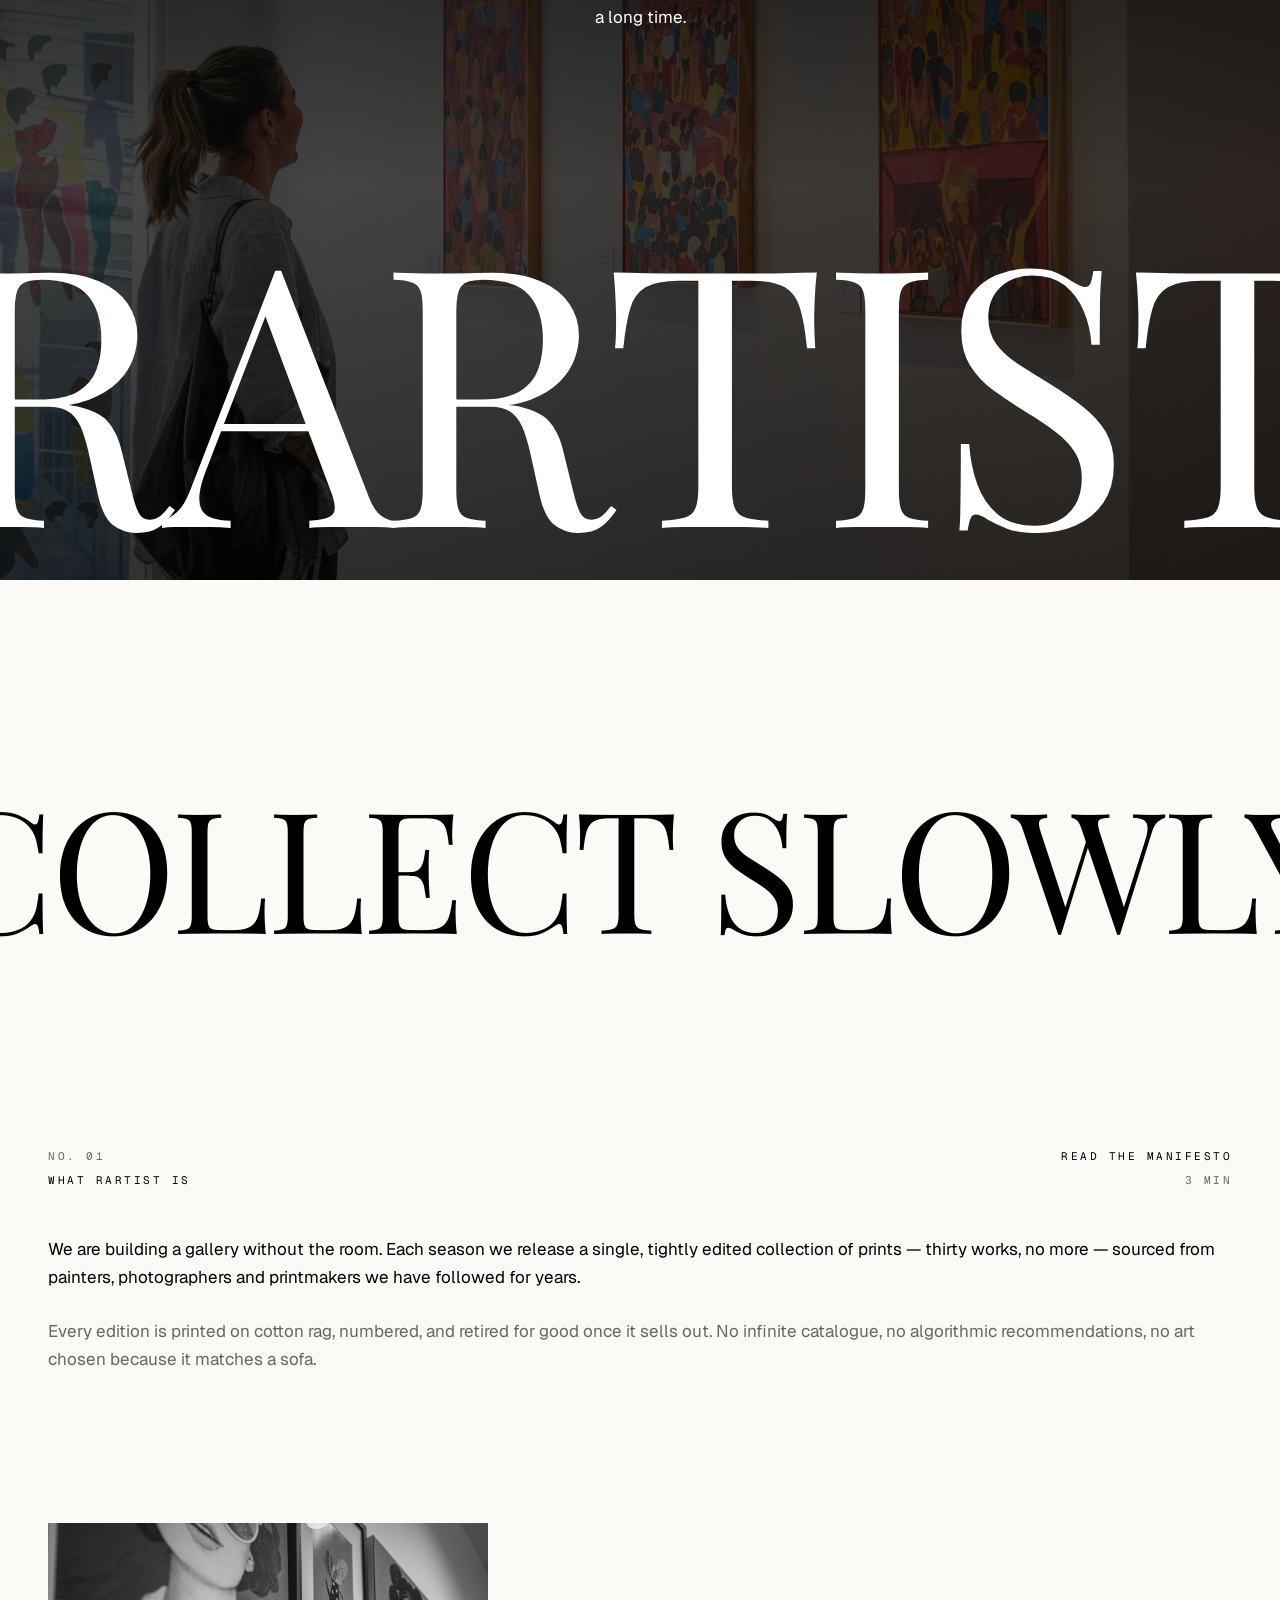
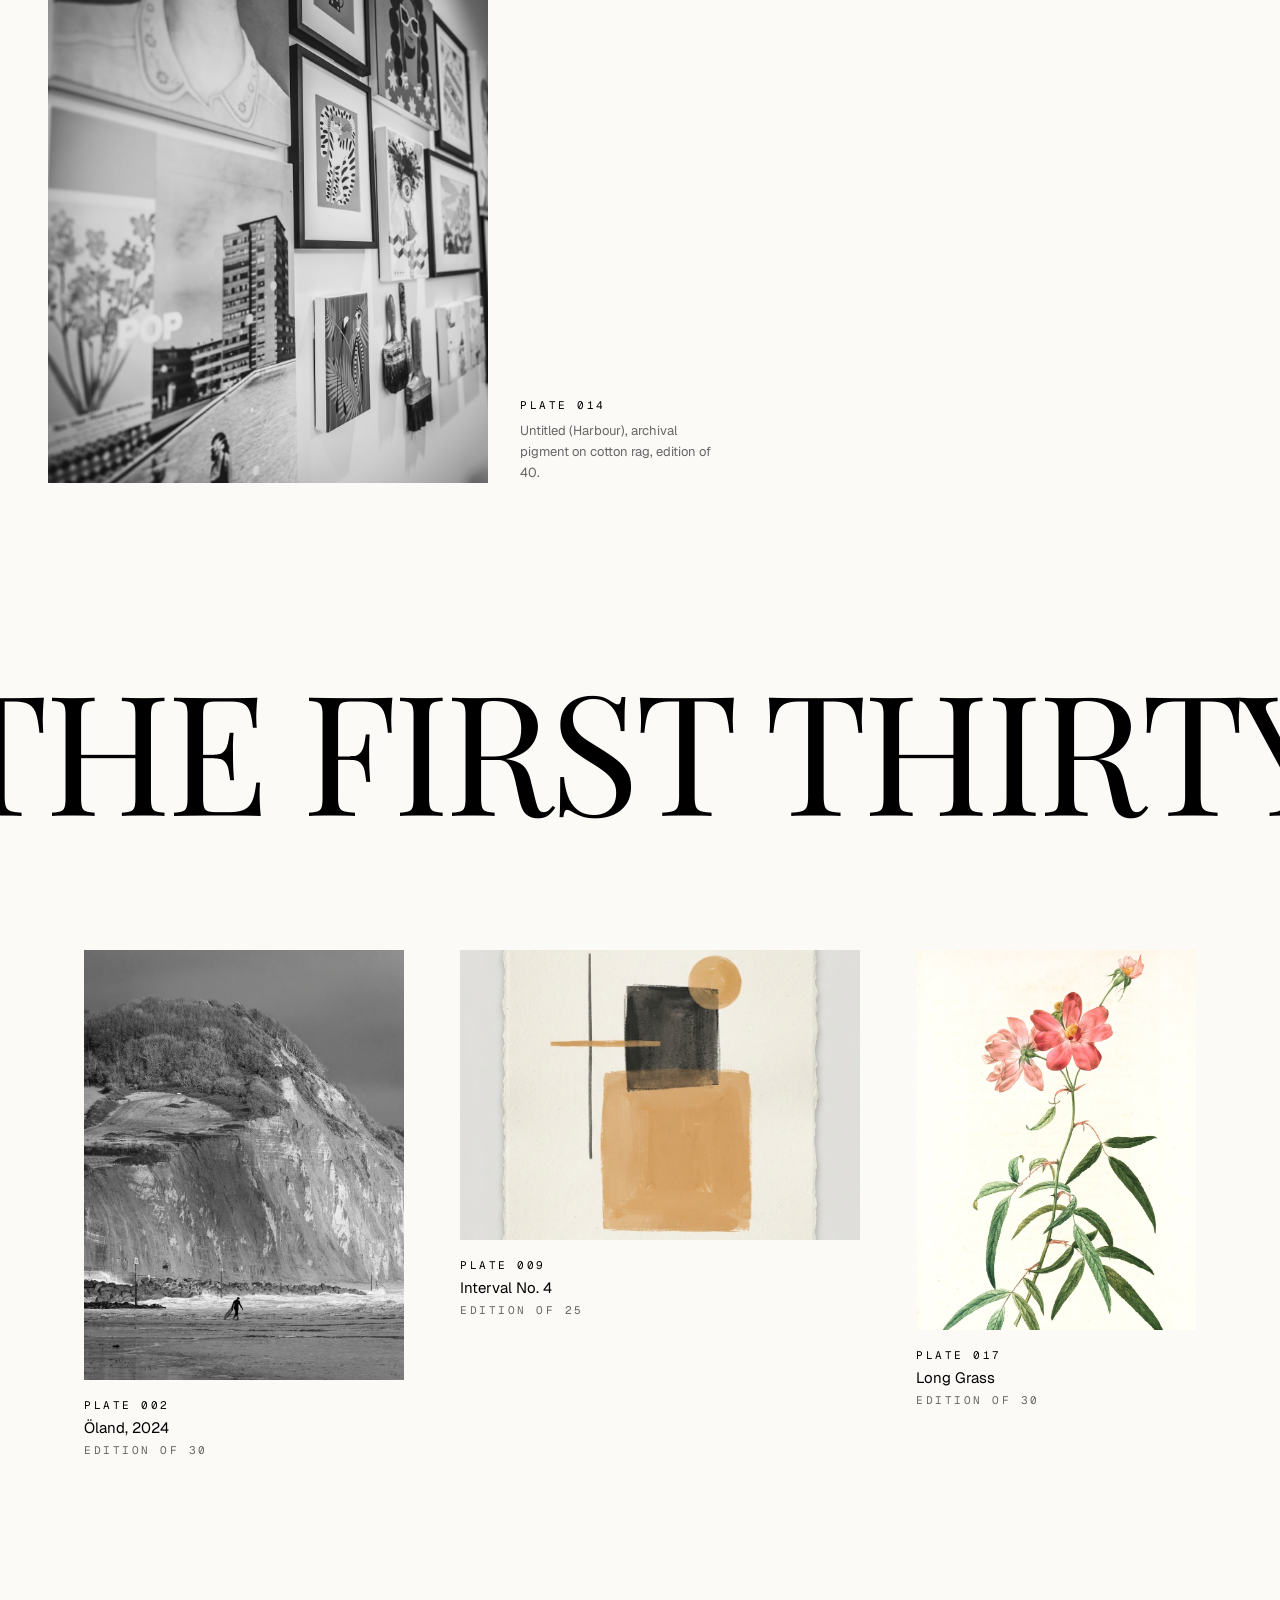
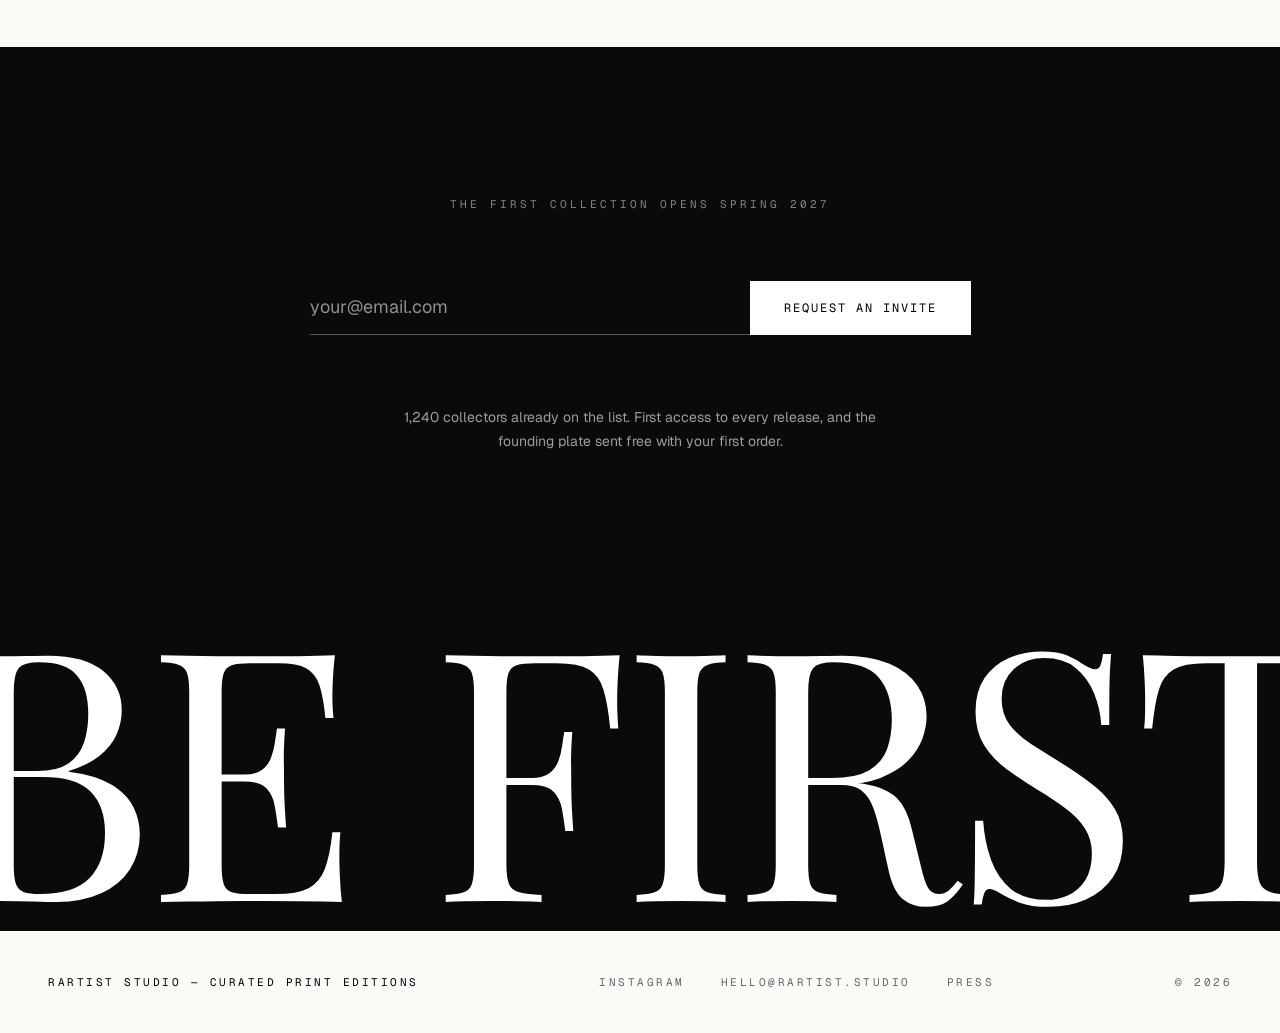
==== commit 835143b2: "Lead the prelaunch page with the Worn Editions shirt programme Collectible shirts made in one small " ====
--- a/index.html
+++ b/index.html
@@ -6,12 +6,12 @@
     <title>Rartist Studio — Curated Print Editions</title>
     <meta
       name="description"
-      content="A quiet house for printed art. Every edition chosen by hand, printed in small numbers. The first collection opens spring 2027."
+      content="A quiet house for printed art. Worn Editions: collectible shirts made with the events we admire, one small batch each, never reprinted. Prints and the first collection open spring 2027."
     />
 
-    <!-- The page opens on the dark hero, so the mobile browser chrome
-         should meet it rather than flash paper white. -->
-    <meta name="theme-color" content="#0a0a0a" />
+    <!-- The page opens on the paper masthead now, not the dark hero, so
+         the mobile browser chrome should meet paper rather than night. -->
+    <meta name="theme-color" content="#fcfaf7" />
 
     <link rel="icon" href="assets/logo.svg" type="image/svg+xml" />
 
@@ -25,10 +25,10 @@
   </head>
   <body>
     <div class="page">
-      <!-- ── Hero ─────────────────────────────────────────────── -->
-      <header class="hero" id="hero">
-        <div class="hero__bar">
-          <a class="hero__logo" href="#hero" aria-label="Rartist Studio — home">
+      <!-- ── Lead ─────────────────────────────────────────────── -->
+      <header class="lead" id="top">
+        <div class="lead__bar">
+          <a class="lead__logo" href="#top" aria-label="Rartist Studio — home">
             <svg class="logo" viewBox="0 0 40.68 21.95" fill="currentColor" aria-hidden="true" focusable="false">
               <path d="M11.6.68v2.38c0,.28-.26.49-.53.43-.68-.14-1.27-.21-1.85-.21-1.34,0-2.81.15-3.93,1.28-.08.08-.13.2-.13.31v4.7c0,.24-.2.44-.44.44H1.67c-.24,0-.44-.2-.44-.44V.6c0-.24.2-.44.44-.44h3.06c.24,0,.44.2.44.44v.05c0,.38.44.57.74.32.82-.69,1.88-.98,3.09-.98.96,0,1.67.11,2.27.25.2.05.34.22.34.43Z"/>
               <path d="M25.21,5.14v4.43c0,.24-.2.44-.44.44h-3.06c-.24,0-.44-.2-.44-.44v-.76c-1.53,1.12-3.23,1.36-4.94,1.36-2.25,0-4.22-.8-4.22-2.94,0-2.56,2.95-3.23,5.83-3.23,1.38,0,2.43.18,3.33.51,0-1.18-1.25-1.23-2.56-1.23-1.18,0-2.52.1-4.17.44-.2.04-.41-.06-.49-.24l-.92-2.02c-.11-.24.02-.53.27-.61,1.83-.55,3.77-.85,5.44-.85,4.04,0,6.33,1.38,6.37,5.14ZM21.27,6.38c-.62-.16-1.48-.25-2.61-.25-1.82,0-2.61.16-2.61.79,0,.54.46.62,1.46.62,1.33,0,2.77-.33,3.76-.76v-.41Z"/>
@@ -41,9 +41,78 @@
               <circle cx="33.96" cy="6.37" r="1.82"/>
             </svg>
           </a>
-          <p class="hero__status">LAUNCHING SPRING 2027</p>
-        </div>
-
+          <p class="lead__status">LAUNCHING SPRING 2027</p>
+        </div>
+
+        <div class="lead__eyebrow-row">
+          <p class="lead__eyebrow mono">COLLECTIBLE SHIRTS, MADE WITH EVENTS</p>
+        </div>
+
+        <div class="lead__headline-row">
+          <h1 class="display display--lead" data-reveal>WORN EDITIONS</h1>
+        </div>
+
+        <div class="lead__statement-row">
+          <p class="lead__statement" data-reveal>
+            Alongside the prints we make shirts. Each one is drawn with an event we admire — a
+            festival, a fair, a single night — printed in one small batch, sold only in that room,
+            and never made again.
+          </p>
+        </div>
+
+        <section class="drops" aria-labelledby="drops-heading" data-reveal>
+          <div class="drops__head">
+            <h2 class="mono" id="drops-heading">UPCOMING BATCHES</h2>
+            <p class="mono mono--muted">FIVE A YEAR, NO REPRINTS</p>
+          </div>
+
+          <ul class="drops__list">
+            <li class="drop">
+              <p class="drop__name">Nocturne Festival</p>
+              <p class="drop__city mono mono--muted">BERLIN</p>
+              <p class="drop__date mono mono--muted">JUN 2027</p>
+              <p class="drop__edition mono mono--muted">BATCH OF 80</p>
+              <p class="drop__status mono">CONFIRMED</p>
+            </li>
+
+            <li class="drop">
+              <p class="drop__name">Paper &amp; Salt</p>
+              <p class="drop__city mono mono--muted">LISBON</p>
+              <p class="drop__date mono mono--muted">SEP 2027</p>
+              <p class="drop__edition mono mono--muted">BATCH OF 60</p>
+              <p class="drop__status mono">CONFIRMED</p>
+            </li>
+
+            <li class="drop">
+              <p class="drop__name">Half Light</p>
+              <p class="drop__city mono mono--muted">BUCHAREST</p>
+              <p class="drop__date mono mono--muted">NOV 2027</p>
+              <p class="drop__edition mono mono--muted">BATCH OF 100</p>
+              <p class="drop__status mono">IN THE PRESS</p>
+            </li>
+
+            <li class="drop">
+              <p class="drop__name">Öland Film Days</p>
+              <p class="drop__city mono mono--muted">KALMAR</p>
+              <p class="drop__date mono mono--muted">MAR 2028</p>
+              <p class="drop__edition mono mono--muted">BATCH OF 50</p>
+              <p class="drop__status mono mono--muted">IN CONVERSATION</p>
+            </li>
+          </ul>
+
+          <div class="drops__cta">
+            <p class="mono mono--muted">RUNNING AN EVENT?</p>
+            <a
+              class="mono link"
+              href="mailto:hello@rartist.studio?subject=Worn%20Editions"
+              >PROPOSE A COLLABORATION</a
+            >
+          </div>
+        </section>
+      </header>
+
+      <!-- ── Hero ─────────────────────────────────────────────── -->
+      <section class="hero" id="hero" aria-labelledby="hero-headline">
         <div class="hero__statement-row">
           <p class="hero__statement" data-reveal>
             A quiet house for printed art. Every edition chosen by hand, printed in small numbers,
@@ -52,9 +121,9 @@
         </div>
 
         <div class="hero__headline-row">
-          <h1 class="display display--hero" data-reveal>RARTIST</h1>
-        </div>
-      </header>
+          <h2 class="display display--hero" id="hero-headline" data-reveal>RARTIST</h2>
+        </div>
+      </section>
 
       <!-- ── Statement ────────────────────────────────────────── -->
       <section class="statement" aria-labelledby="statement-headline">
@@ -197,7 +266,13 @@
       <footer class="footer">
         <p class="mono">RARTIST STUDIO — CURATED PRINT EDITIONS</p>
         <nav class="footer__links" aria-label="Elsewhere">
-          <a class="mono mono--muted link" href="#">INSTAGRAM</a>
+          <a
+            class="mono mono--muted link"
+            href="https://www.instagram.com/raretist.studio"
+            target="_blank"
+            rel="noopener noreferrer me"
+            >INSTAGRAM</a
+          >
           <a class="mono mono--muted link" href="mailto:hello@rartist.studio"
             >HELLO@RARTIST.STUDIO</a
           >
--- a/css/styles.css
+++ b/css/styles.css
@@ -10,6 +10,7 @@
   --ink: #000000;
   --muted: #666666;
   --night: #0a0a0a;
+  --rule: #0000001a;
 
   --on-night: #ffffff;
   --on-night-70: #ffffffb3;
@@ -25,6 +26,7 @@
   /* Display sizes are viewport-relative so the headlines keep the
      same intentional bleed past the edges at every width.
      406px / 1440px design width = 28.194vw, etc. */
+  --fs-lead: 14.514vw;
   --fs-hero: 28.194vw;
   --fs-statement: 13.194vw;
   --fs-collection: 13.056vw;
@@ -113,6 +115,12 @@
   white-space: nowrap;
 }
 
+.display--lead {
+  font-size: var(--fs-lead);
+  line-height: 1;
+  letter-spacing: -0.021em;
+}
+
 .display--hero {
   font-size: var(--fs-hero);
   line-height: 1;
@@ -179,11 +187,115 @@
   outline-offset: 4px;
 }
 
+/* ── Lead ───────────────────────────────────── */
+/* The shirt programme opens the page. Deliberately paper and
+   typographic: it carries no photograph, so the dark hero below is
+   still the first image you meet. */
+.lead {
+  display: flex;
+  flex-direction: column;
+  overflow: hidden;
+  padding-bottom: 170px;
+  width: 100%;
+  background-color: var(--paper);
+}
+
+.lead__eyebrow-row {
+  display: flex;
+  justify-content: center;
+  padding: 120px var(--gutter) 0;
+}
+
+.lead__eyebrow {
+  color: var(--muted);
+  letter-spacing: 3px;
+}
+
+.lead__headline-row {
+  display: flex;
+  justify-content: center;
+  padding-top: 44px;
+}
+
+.lead__statement-row {
+  display: flex;
+  justify-content: center;
+  padding: 54px var(--gutter) 0;
+}
+
+.lead__statement {
+  width: 620px;
+  max-width: 100%;
+  font-size: 17px;
+  line-height: 27px;
+  text-align: center;
+}
+
+/* ── Drops ─────────────────────────────────── */
+.drops {
+  display: flex;
+  flex-direction: column;
+  padding: 130px var(--gutter) 0;
+  width: 100%;
+}
+
+.drops__head {
+  display: flex;
+  align-items: baseline;
+  justify-content: space-between;
+  gap: 24px;
+  margin: 0;
+  padding-bottom: 20px;
+}
+
+.drops__head h2 {
+  margin: 0;
+  font-weight: 400;
+}
+
+.drops__list {
+  display: flex;
+  flex-direction: column;
+  border-top: 1px solid var(--rule);
+}
+
+/* Five columns at the design width; the name takes whatever the fixed
+   meta columns leave. */
+.drop {
+  display: grid;
+  grid-template-columns: minmax(0, 1fr) 170px 140px 170px 150px;
+  align-items: baseline;
+  gap: 24px;
+  padding: 26px 0;
+  border-bottom: 1px solid var(--rule);
+}
+
+.drop__name {
+  font-size: 19px;
+  line-height: normal;
+}
+
+.drop__status {
+  text-align: right;
+}
+
+.drops__cta {
+  display: flex;
+  align-items: baseline;
+  justify-content: space-between;
+  gap: 24px;
+  padding-top: 26px;
+}
+
 /* ── Hero ─────────────────────────────────────────────────── */
 .hero {
   display: flex;
   flex-direction: column;
   justify-content: space-between;
+  /* The bar used to occupy the top of this box and space-between put the
+     statement a little under half way down what was left. Without the bar
+     the padding has to stand in for it, or the statement rides the edge. */
+  padding-top: 250px;
   height: 880px;
   width: 100%;
   overflow: hidden;
@@ -195,7 +307,7 @@
   background-size: 100% 100%, 100% 100%, cover;
 }
 
-.hero__bar {
+.lead__bar {
   display: flex;
   align-items: center;
   justify-content: space-between;
@@ -203,14 +315,14 @@
   padding: 36px var(--gutter);
 }
 
-.hero__logo {
+.lead__logo {
   display: block;
   flex-shrink: 0;
   transition: opacity 0.25s ease;
 }
 
-.hero__logo:hover,
-.hero__logo:focus-visible {
+.lead__logo:hover,
+.lead__logo:focus-visible {
   opacity: 0.7;
 }
 
@@ -222,8 +334,8 @@
   width: auto;
 }
 
-.hero__status {
-  color: var(--on-night-70);
+.lead__status {
+  color: var(--muted);
   font-family: var(--font-mono);
   font-size: 12px;
   letter-spacing: 2.5px;
@@ -615,9 +727,50 @@
   }
 
   .hero {
+    padding-top: 150px;
     height: auto;
     min-height: 680px;
     gap: 72px;
+  }
+
+  .lead {
+    padding-bottom: 130px;
+  }
+
+  .lead__eyebrow-row {
+    padding-top: 90px;
+  }
+
+  .lead__statement-row {
+    padding-top: 44px;
+  }
+
+  .drops {
+    padding-top: 100px;
+  }
+
+  /* Three lines per drop rather than five fixed columns: the name over a
+     two-up meta block. */
+  .drop {
+    grid-template-columns: minmax(0, 1fr) auto;
+    column-gap: 20px;
+    row-gap: 12px;
+    padding: 22px 0;
+  }
+
+  .drop__name {
+    grid-column: 1 / -1;
+  }
+
+  .drop__city,
+  .drop__edition {
+    grid-column: 1;
+  }
+
+  .drop__date,
+  .drop__status {
+    grid-column: 2;
+    text-align: right;
   }
 
   .statement {
@@ -721,13 +874,64 @@
   /* The hero should own the first screen. svh keeps it stable while
      mobile Safari's toolbars collapse; vh is the fallback. */
   .hero {
+    padding-top: 96px;
     height: auto;
     min-height: 600px;
     min-height: 100svh;
     gap: 56px;
   }
 
-  .hero__bar {
+  .lead {
+    padding-bottom: 96px;
+  }
+
+  .lead__eyebrow-row {
+    padding-top: 64px;
+  }
+
+  .lead__eyebrow {
+    white-space: normal;
+    letter-spacing: 2px;
+    line-height: 20px;
+    text-align: center;
+  }
+
+  .lead__headline-row {
+    padding-top: 28px;
+  }
+
+  .lead__statement-row {
+    padding-top: 32px;
+  }
+
+  .lead__statement {
+    font-size: 16px;
+    line-height: 26px;
+  }
+
+  .drops {
+    padding-top: 72px;
+  }
+
+  .drops__head,
+  .drops__cta {
+    flex-direction: column;
+    align-items: flex-start;
+    gap: 10px;
+  }
+
+  .drops__head .mono,
+  .drops__cta .mono {
+    white-space: normal;
+  }
+
+  .drops__cta .link {
+    display: inline-flex;
+    align-items: center;
+    min-height: 44px;
+  }
+
+  .lead__bar {
     padding: 20px var(--gutter);
     gap: 16px;
   }
@@ -736,7 +940,7 @@
     height: 30px;
   }
 
-  .hero__status {
+  .lead__status {
     font-size: 10px;
     letter-spacing: 1.6px;
   }
@@ -884,6 +1088,7 @@
     height: auto;
     min-height: 0;
     gap: 28px;
+    padding-top: 48px;
     padding-bottom: 8px;
   }
 
@@ -902,8 +1107,12 @@
     letter-spacing: 1.8px;
   }
 
-  .hero__status {
+  .lead__status {
     letter-spacing: 1.2px;
+  }
+
+  .lead__eyebrow {
+    letter-spacing: 1.4px;
   }
 
   .signup__eyebrow {
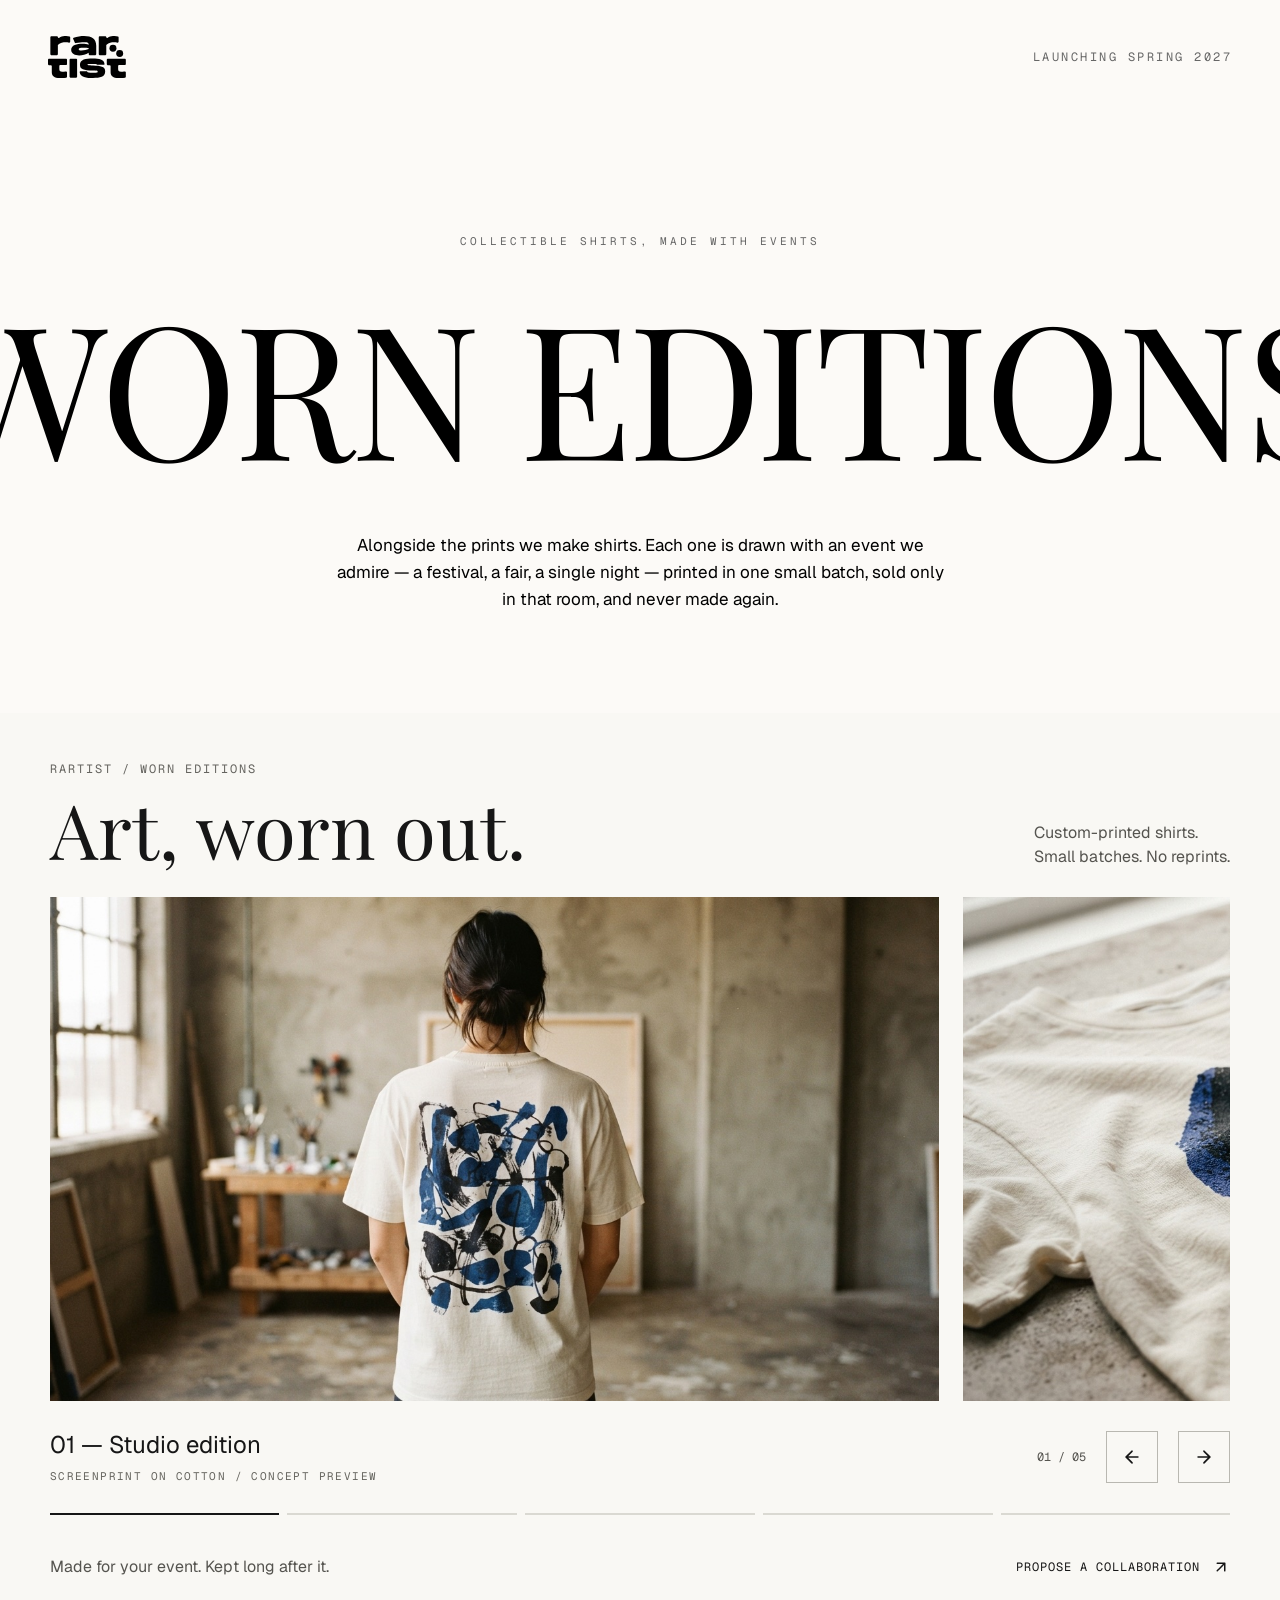
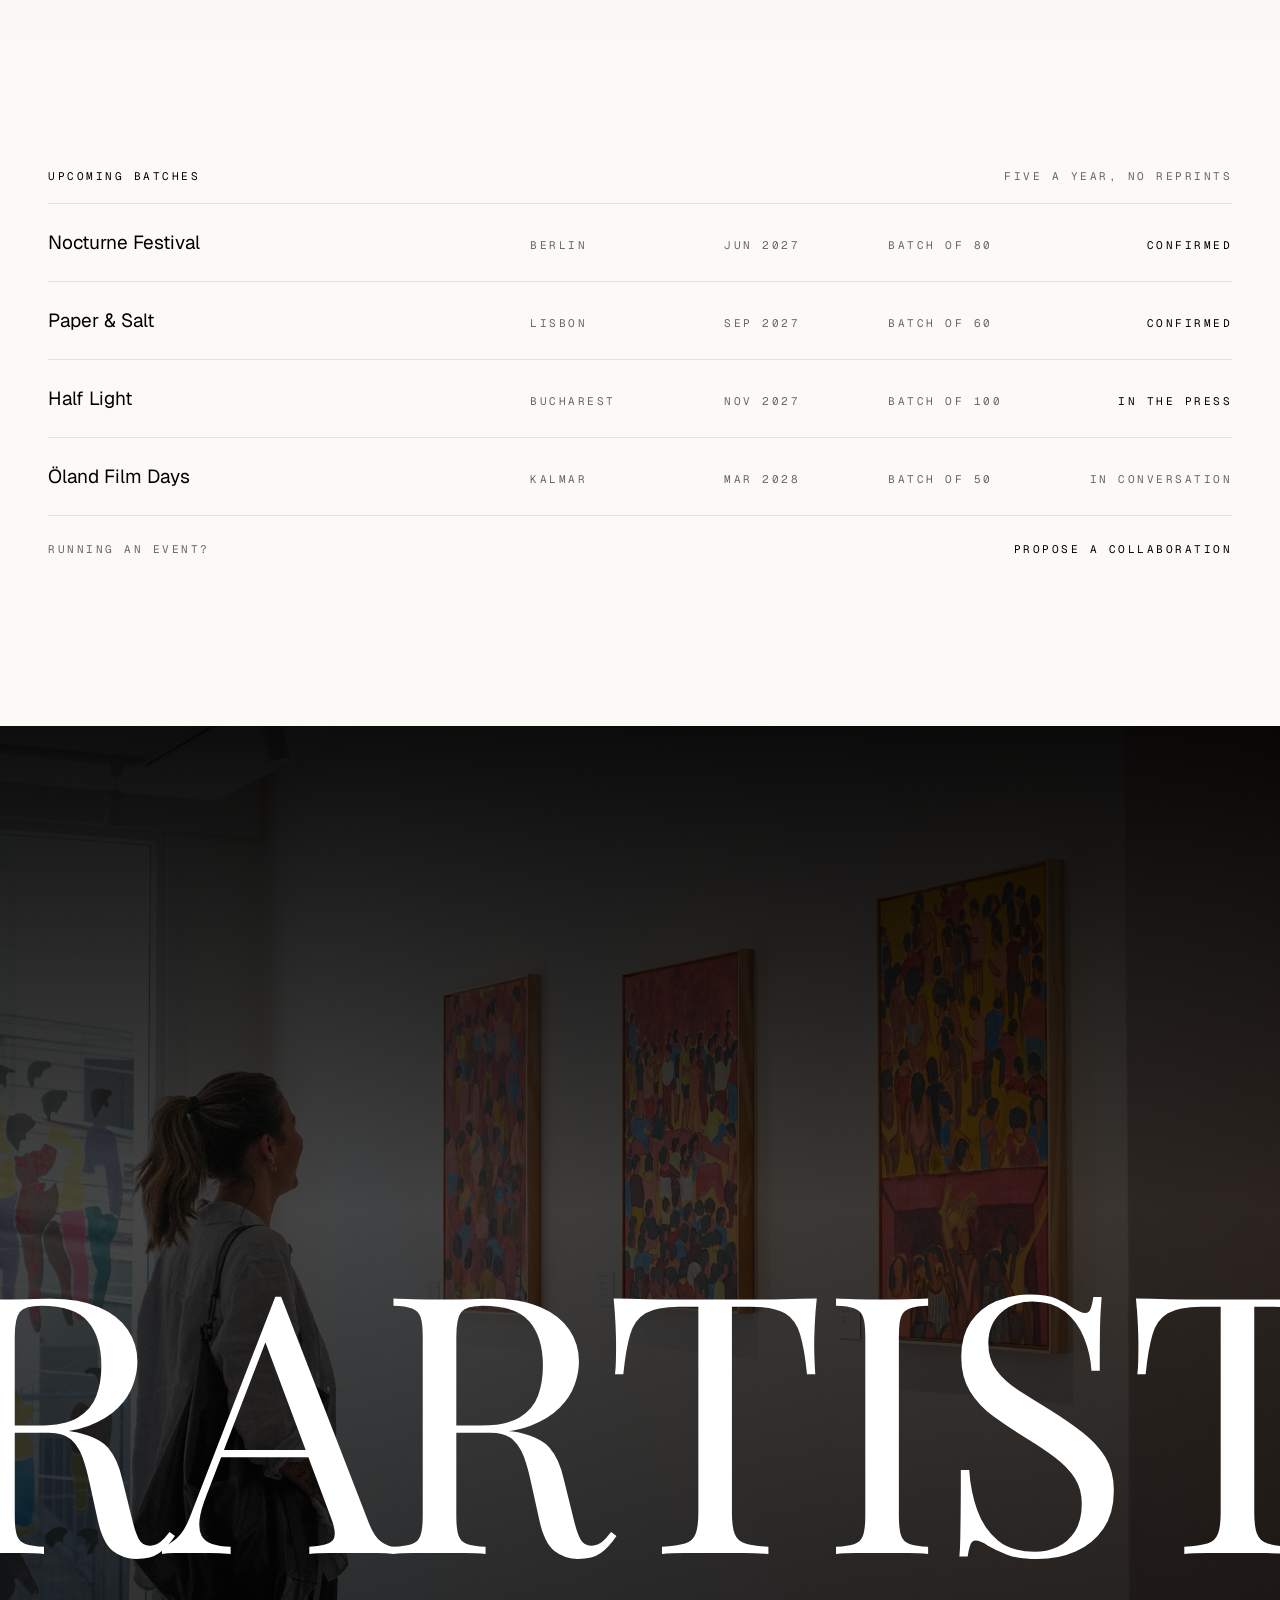
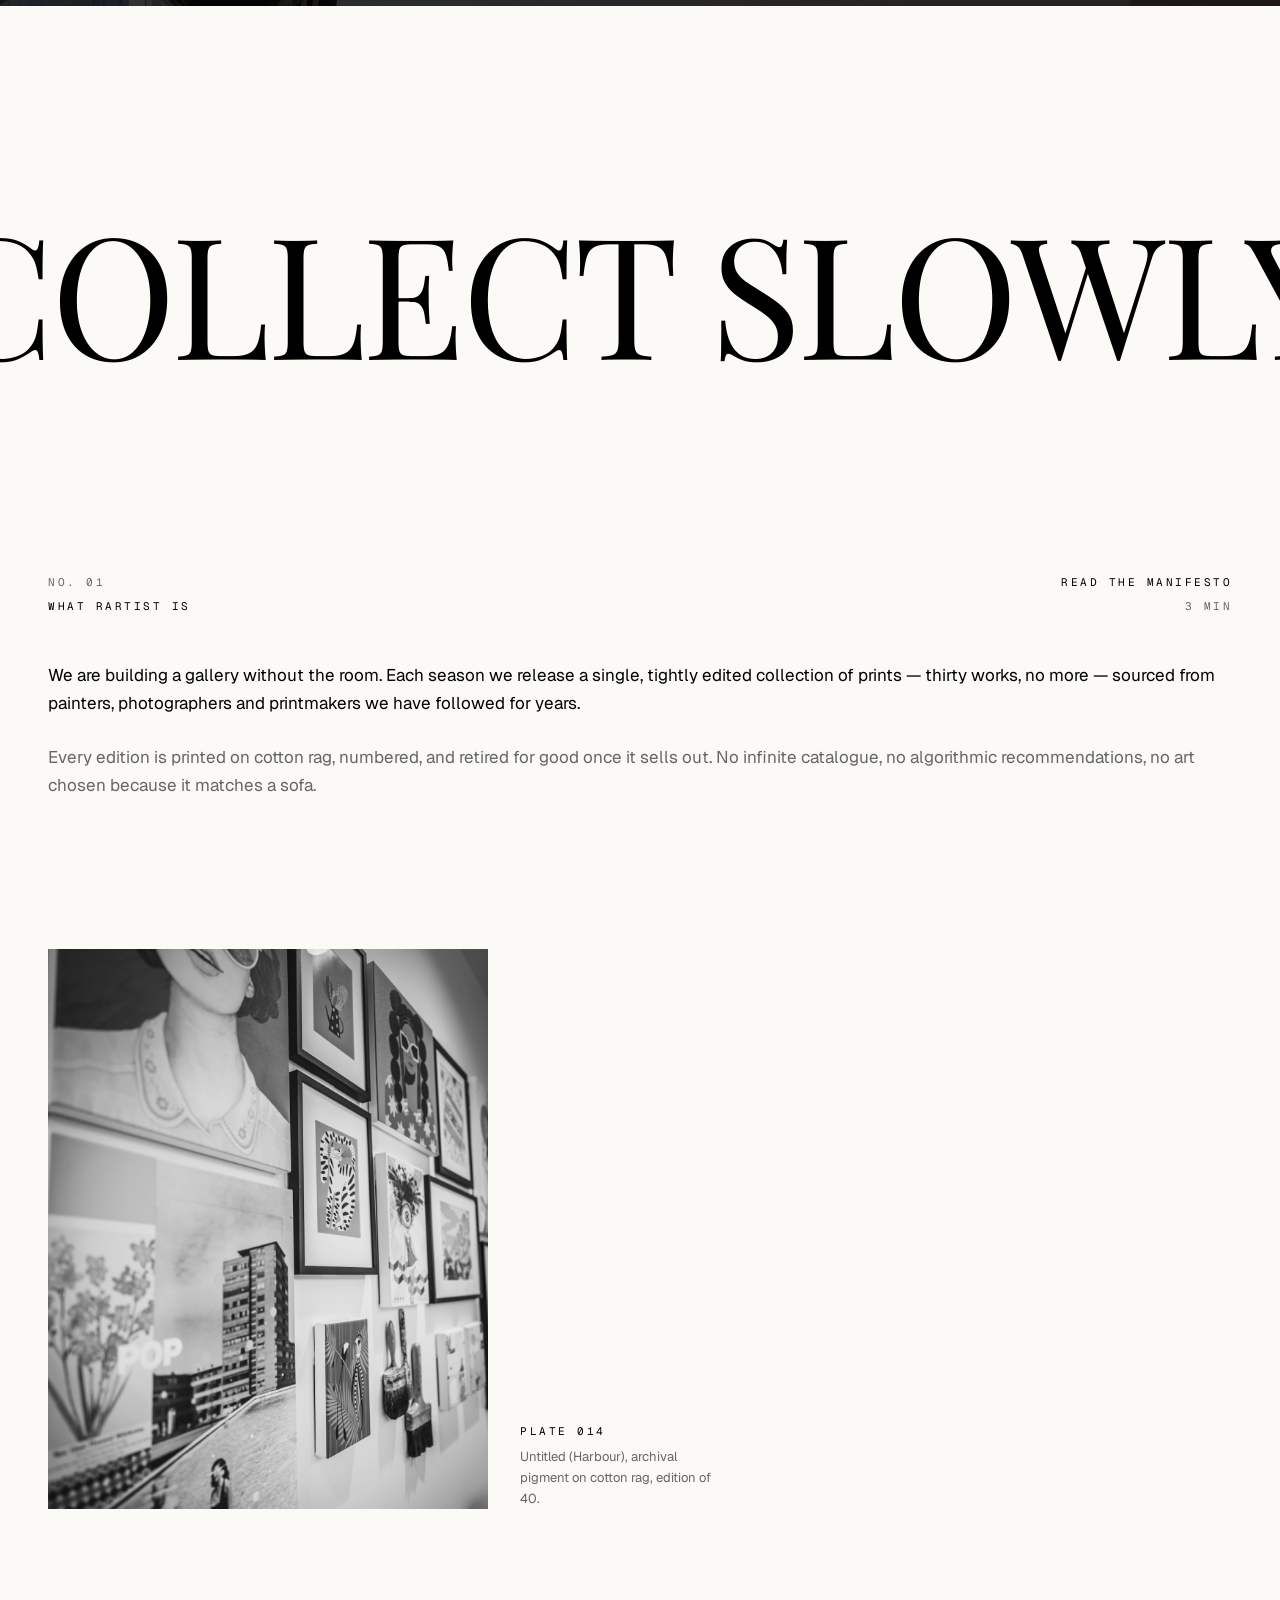
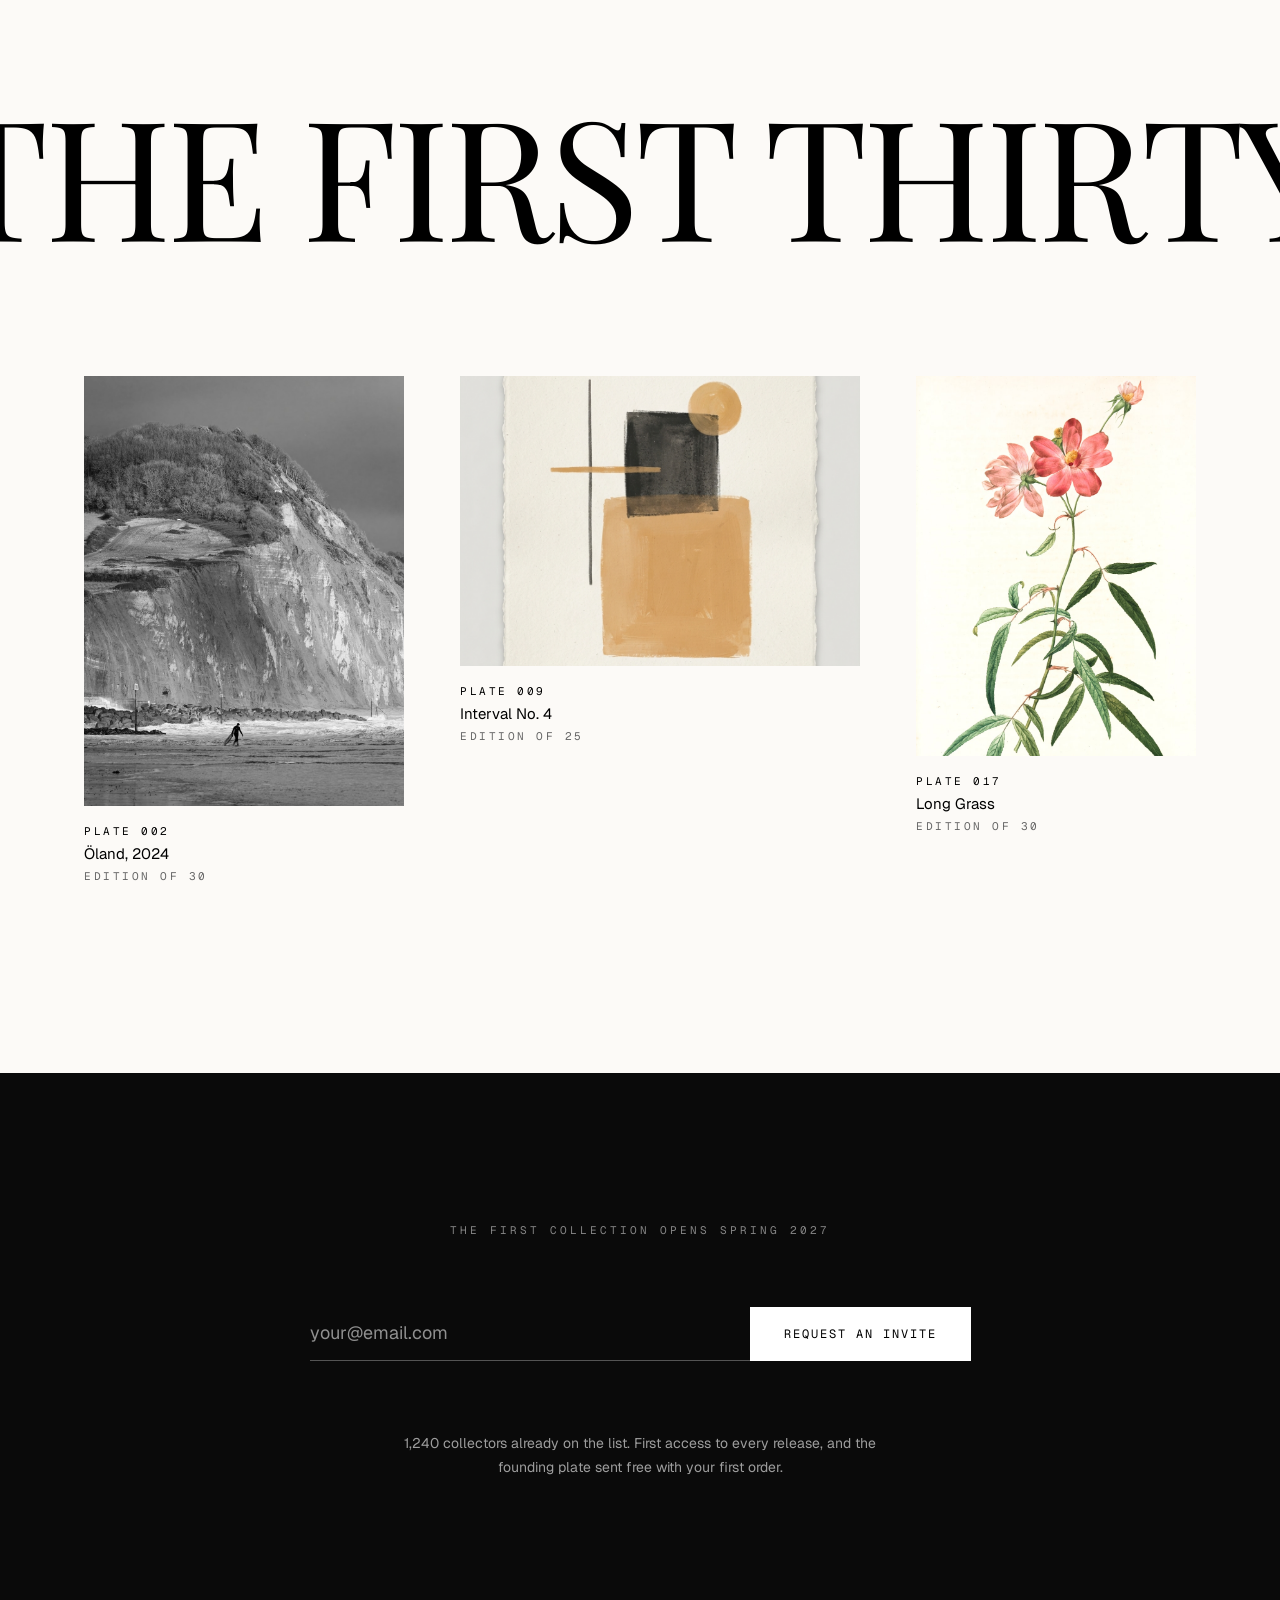
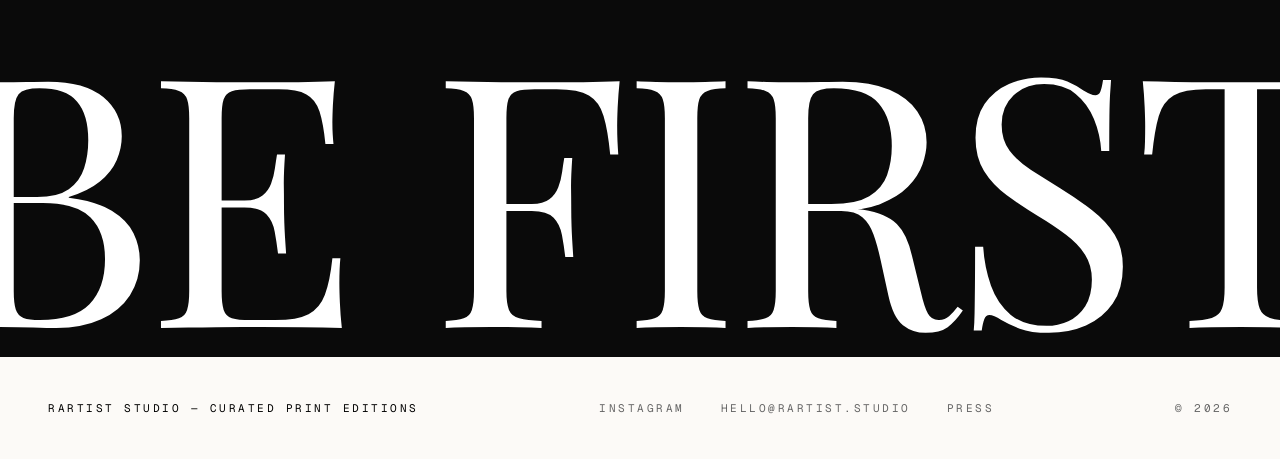
==== commit 03fde124: "Add five-slide Worn Editions gallery with consistent typography" ====
--- a/index.html
+++ b/index.html
@@ -22,6 +22,7 @@
       rel="stylesheet"
     />
     <link rel="stylesheet" href="css/styles.css" />
+    <link rel="stylesheet" href="css/worn-editions.css" />
   </head>
   <body>
     <div class="page">
@@ -60,6 +61,60 @@
           </p>
         </div>
 
+      <section class="worn-gallery" id="worn-editions" data-worn-gallery role="region" aria-roledescription="carousel" aria-labelledby="worn-gallery-title">
+        <div class="worn-gallery__heading">
+          <div>
+            <p class="worn-gallery__eyebrow">RARTIST / WORN EDITIONS</p>
+            <h2 class="worn-gallery__title" id="worn-gallery-title">Art, worn out.</h2>
+          </div>
+          <p class="worn-gallery__intro">Custom-printed shirts.<br />Small batches. No reprints.</p>
+        </div>
+        <div class="worn-gallery__viewport" id="worn-gallery-viewport" tabindex="0" aria-label="Shirt previews. Scroll or use the arrow keys to browse.">
+        <figure class="worn-gallery__slide" role="group" aria-roledescription="slide" aria-label="1 of 5" data-title="Studio edition" data-details="SCREENPRINT ON COTTON / CONCEPT PREVIEW">
+          <img class="worn-gallery__image" src="assets/worn-studio.jpg" width="1376" height="768" alt="Back of a cotton shirt with a blue abstract print, worn in an artist’s studio" loading="lazy" decoding="async" draggable="false" />
+          <figcaption class="worn-gallery__slide-caption">01 — Studio edition / SCREENPRINT ON COTTON / CONCEPT PREVIEW</figcaption>
+        </figure>
+        <figure class="worn-gallery__slide" role="group" aria-roledescription="slide" aria-label="2 of 5" data-title="Print detail" data-details="INK AND TEXTURE / CONCEPT PREVIEW">
+          <img class="worn-gallery__image" src="assets/worn-detail.jpg" width="1376" height="768" alt="Close-up of blue screenprinted artwork and the texture of a cotton shirt" loading="lazy" decoding="async" draggable="false" />
+          <figcaption class="worn-gallery__slide-caption">02 — Print detail / INK AND TEXTURE / CONCEPT PREVIEW</figcaption>
+        </figure>
+        <figure class="worn-gallery__slide" role="group" aria-roledescription="slide" aria-label="3 of 5" data-title="Gallery wall edition" data-details="SCREENPRINT ON COTTON / CONCEPT PREVIEW">
+          <img class="worn-gallery__image" src="assets/worn-gallery-wall.png" width="2048" height="1152" alt="Off-white cotton shirt with blue and black abstract artwork hanging against a warm plaster studio wall" loading="lazy" decoding="async" draggable="false" />
+          <figcaption class="worn-gallery__slide-caption">03 — Gallery wall edition / SCREENPRINT ON COTTON / CONCEPT PREVIEW</figcaption>
+        </figure>
+        <figure class="worn-gallery__slide" role="group" aria-roledescription="slide" aria-label="4 of 5" data-title="Printmaker’s table" data-details="SCREENPRINT ON COTTON / CONCEPT PREVIEW">
+          <img class="worn-gallery__image" src="assets/worn-printmakers-table.png" width="2048" height="1152" alt="Off-white cotton shirt with blue and black abstract artwork laid on an oak printmaker’s table" loading="lazy" decoding="async" draggable="false" />
+          <figcaption class="worn-gallery__slide-caption">04 — Printmaker’s table / SCREENPRINT ON COTTON / CONCEPT PREVIEW</figcaption>
+        </figure>
+        <figure class="worn-gallery__slide" role="group" aria-roledescription="slide" aria-label="5 of 5" data-title="Studio display" data-details="SCREENPRINT ON COTTON / CONCEPT PREVIEW">
+          <img class="worn-gallery__image" src="assets/worn-studio-display.png" width="2048" height="1152" alt="Off-white cotton shirt with blue and black abstract artwork displayed on a wooden studio bench" loading="lazy" decoding="async" draggable="false" />
+          <figcaption class="worn-gallery__slide-caption">05 — Studio display / SCREENPRINT ON COTTON / CONCEPT PREVIEW</figcaption>
+        </figure>
+        </div>
+        <div class="worn-gallery__footer" hidden>
+          <div aria-live="polite" aria-atomic="true">
+            <p class="worn-gallery__edition" data-worn-title>01 — Studio edition</p>
+            <p class="worn-gallery__details" data-worn-details>SCREENPRINT ON COTTON / CONCEPT PREVIEW</p>
+          </div>
+          <div class="worn-gallery__controls">
+            <p class="worn-gallery__counter" data-worn-counter>01 / 05</p>
+            <button class="worn-gallery__button" type="button" data-worn-prev aria-label="Previous shirt" aria-controls="worn-gallery-viewport"><svg aria-hidden="true" focusable="false" viewBox="0 0 13.99993896484375 14" preserveAspectRatio="xMidYMid meet" xmlns="http://www.w3.org/2000/svg" > <path d="M6.90088 2.35156q-0.0957 0.01367-0.16748 0.05127-0.06836 0.03418-2.17725 2.13623-2.10547 2.09863-2.14648 2.16699-0.11279 0.18115-0.07178 0.40674 0.02734 0.0957 0.06836 0.17432 0.04443 0.0752 2.15674 2.17725l1.68164 1.67822q0.37598 0.36572 0.51611 0.46484 0.08545 0.05469 0.19824 0.05469l0.04102 0q0.23926 0 0.42041-0.18115 0.11279-0.11279 0.14697-0.28028 0.03418-0.16748-0.02051-0.32128-0.02734-0.08545-0.25976-0.3213-0.23242-0.23926-1.36377-1.37402-1.58252-1.58252-1.58252-1.59619 0-0.01367 3.42822-0.01367l3.01123 0q0.44775 0 0.52979-0.03418 0.08545-0.0376 0.16748-0.11963 0.08545-0.08545 0.1333-0.18799 0.05127-0.10596 0.05127-0.23242 0-0.12646-0.04102-0.23926-0.09912-0.19482-0.29394-0.29394l-0.08545-0.04102-3.44531 0q-3.45557 0-3.45557-0.01367 0-0.01367 1.58252-1.59619 1.13135-1.13477 1.36377-1.37061 0.23242-0.23926 0.25976-0.3247 0.06836-0.2085-0.00341-0.40332-0.06836-0.19824-0.24268-0.30079-0.17432-0.10596-0.3999-0.06494z" fill="currentColor" ></path> </svg></button>
+            <button class="worn-gallery__button" type="button" data-worn-next aria-label="Next shirt" aria-controls="worn-gallery-viewport"><svg aria-hidden="true" focusable="false" viewBox="0 0 13.99993896484375 14" preserveAspectRatio="xMidYMid meet" xmlns="http://www.w3.org/2000/svg" > <path d="M6.90088 2.35156q-0.18115 0.02734-0.32129 0.16748-0.11279 0.11279-0.14697 0.28028-0.03418 0.16748 0.02051 0.32129 0.02734 0.08545 0.25976 0.3247 0.23242 0.23584 1.36377 1.37061 1.58252 1.58252 1.58252 1.59619 0 0.01367-3.45557 0.01367l-3.44531 0-0.08545 0.04102q-0.22217 0.11279-0.30078 0.33838-0.0752 0.22217 0.00684 0.43408 0.05811 0.0957 0.14013 0.18115 0.08545 0.08203 0.16748 0.11963 0.08545 0.03418 0.53321 0.03418l3.01123 0q3.42822 0 3.42822 0.01367 0 0.01367-1.58252 1.59619-1.13135 1.13477-1.36377 1.37402-0.23242 0.23584-0.25976 0.3213-0.05469 0.15381-0.02051 0.32128 0.03418 0.16748 0.14697 0.28028 0.18115 0.18115 0.42041 0.18115l0.04102 0q0.11279 0 0.19824-0.05469 0.14014-0.09912 0.51611-0.46484l1.68164-1.67822q2.1123-2.10205 2.15332-2.18409 0.07178-0.12646 0.07178-0.28027 0-0.15381-0.07178-0.28027-0.04102-0.08203-2.1499-2.18067-2.10547-2.10205-2.17725-2.13623-0.06836-0.0376-0.23584-0.06494-0.04102 0-0.12646 0.01367z" fill="currentColor" ></path> </svg></button>
+          </div>
+        </div>
+        <div class="worn-gallery__progress" role="group" aria-label="Choose a shirt preview" hidden>
+          <button class="worn-gallery__progress-button" type="button" aria-label="Show Studio edition" aria-controls="worn-gallery-viewport" aria-current="true"></button>
+          <button class="worn-gallery__progress-button" type="button" aria-label="Show Print detail" aria-controls="worn-gallery-viewport"></button>
+          <button class="worn-gallery__progress-button" type="button" aria-label="Show Gallery wall edition" aria-controls="worn-gallery-viewport"></button>
+          <button class="worn-gallery__progress-button" type="button" aria-label="Show Printmaker’s table" aria-controls="worn-gallery-viewport"></button>
+          <button class="worn-gallery__progress-button" type="button" aria-label="Show Studio display" aria-controls="worn-gallery-viewport"></button>
+        </div>
+        <div class="worn-gallery__collaboration">
+          <p>Made for your event. Kept long after it.</p>
+          <a class="worn-gallery__link" href="mailto:hello@rartist.studio?subject=Worn%20Editions">PROPOSE A COLLABORATION <svg aria-hidden="true" focusable="false" viewBox="0 0 13.99993896484375 14" preserveAspectRatio="xMidYMid meet" xmlns="http://www.w3.org/2000/svg" > <path d="M3.94775 3.51367q-0.14014 0.04102-0.25976 0.15381-0.11963 0.11279-0.16065 0.25293-0.05469 0.19482 0.02735 0.39307 0.08545 0.19482 0.25293 0.29394 0.08545 0.02734 0.19482 0.04102 0.1709 0.01367 0.65967 0.02734l3.83496 0-2.45068 2.45068q-1.65088 1.65088-2.05762 2.07129-0.40332 0.42041-0.43408 0.4751-0.10938 0.23926-0.01367 0.46485 0.09912 0.22217 0.32128 0.32128 0.22559 0.0957 0.46485-0.01367 0.05469-0.03076 0.4751-0.43408 0.42041-0.40674 2.07129-2.05762l2.45068-2.45068 0 2.21143q0 2.2251 0.02734 2.31054 0.02734 0.18115 0.15381 0.29395 0.19824 0.19482 0.46143 0.17431 0.2666-0.02051 0.42041-0.24609l0.02734-0.02734q0.04443-0.05469 0.05811-0.18116 0.01367-0.15381 0.02734-0.68701l0-5.37646-0.04102-0.09571q-0.02734-0.11279-0.12646-0.21191-0.09912-0.09912-0.21192-0.12646l-0.0957-0.04102-3.01123 0q-2.99414 0-3.06592 0.01367z" fill="currentColor" ></path> </svg></a>
+        </div>
+      </section>
+
         <section class="drops" aria-labelledby="drops-heading" data-reveal>
           <div class="drops__head">
             <h2 class="mono" id="drops-heading">UPCOMING BATCHES</h2>
@@ -282,6 +337,7 @@
       </footer>
     </div>
 
+    <script src="js/worn-editions.js" defer></script>
     <script src="js/main.js"></script>
   </body>
 </html>
--- a/css/worn-editions.css
+++ b/css/worn-editions.css
@@ -0,0 +1,140 @@
+/* Worn Editions — pen.dev frame HO2ev. Shared with the WordPress component. */
+.worn-gallery {
+  --worn-paper: #f9f8f4;
+  --worn-ink: #161616;
+  --worn-muted: #55544f;
+  --worn-rule: #b9b8b1;
+  --worn-progress: #dad9d2;
+  display: flex;
+  flex-direction: column;
+  gap: 28px;
+  min-width: 0;
+  width: 100%;
+  padding: 48px clamp(24px, 3.888889vw, 80px);
+  background: var(--worn-paper);
+  color: var(--worn-ink);
+  font: 400 16px/1.5 var(--font-body);
+}
+.worn-gallery *, .worn-gallery *::before, .worn-gallery *::after { box-sizing: border-box; }
+.worn-gallery p, .worn-gallery h2, .worn-gallery figure { margin: 0; }
+.worn-gallery__heading, .worn-gallery__footer, .worn-gallery__collaboration {
+  display: flex;
+  justify-content: space-between;
+  gap: 24px;
+}
+.worn-gallery__heading { align-items: flex-end; }
+.worn-gallery__eyebrow {
+  margin-bottom: 12px !important;
+  color: #65645f;
+  font: 400 12px/normal var(--font-mono, var(--font-caption));
+  letter-spacing: 2px;
+}
+.worn-gallery__title {
+  color: var(--worn-ink);
+  font: 400 76px/1.05 var(--font-display);
+  letter-spacing: 0;
+}
+.worn-gallery__intro, .worn-gallery__collaboration p { color: var(--worn-muted); }
+.worn-gallery__viewport {
+  display: flex;
+  gap: 24px;
+  overflow-x: auto;
+  overscroll-behavior-x: contain;
+  scroll-snap-type: x mandatory;
+  scrollbar-width: none;
+  /* Leave room to align the last slide with the first. */
+  padding-right: 24.698795%;
+}
+.worn-gallery__viewport::-webkit-scrollbar { display: none; }
+.worn-gallery__slide {
+  flex: 0 0 100%;
+  min-width: 0;
+  scroll-snap-align: start;
+  scroll-snap-stop: always;
+}
+.worn-gallery__image {
+  display: block;
+  width: 100%;
+  max-width: none;
+  aspect-ratio: 1000 / 568;
+  height: auto;
+  object-fit: cover;
+  object-position: center;
+}
+.worn-gallery__slide-caption {
+  padding-top: 12px;
+  color: var(--worn-muted);
+  font-size: 14px;
+}
+.worn-gallery.is-enhanced .worn-gallery__slide-caption { display: none; }
+.worn-gallery__footer { align-items: center; }
+.worn-gallery__edition { font: 400 24px/normal var(--font-body); }
+.worn-gallery__details {
+  margin-top: 8px !important;
+  color: #66655f;
+  font: 400 11px/1.5 var(--font-mono, var(--font-caption));
+  letter-spacing: 1.4px;
+}
+.worn-gallery__controls { display: flex; align-items: center; gap: 20px; }
+.worn-gallery__counter { color: var(--worn-muted); font: 400 12px/normal var(--font-mono, var(--font-caption)); white-space: nowrap; }
+.worn-gallery__button {
+  display: grid;
+  place-items: center;
+  flex-shrink: 0;
+  width: 52px;
+  height: 52px;
+  padding: 0;
+  border: 1px solid var(--worn-rule);
+  border-radius: 0;
+  background: transparent;
+  color: var(--worn-ink);
+  cursor: pointer;
+}
+.worn-gallery__button:hover { background: var(--worn-ink); color: var(--worn-paper); }
+.worn-gallery svg { display: block; width: 20px; height: 20px; flex-shrink: 0; }
+.worn-gallery svg path { fill: currentColor; }
+.worn-gallery__progress { display: flex; gap: 8px; height: 2px; }
+.worn-gallery__progress-button {
+  display: block;
+  flex: 1;
+  min-width: 0;
+  height: 24px;
+  margin: -11px 0;
+  padding: 11px 0;
+  border: 0;
+  border-radius: 0;
+  background: transparent;
+  cursor: pointer;
+}
+.worn-gallery__progress-button::after { content: ""; display: block; height: 2px; background: var(--worn-progress); }
+.worn-gallery__progress-button[aria-current="true"]::after { background: var(--worn-ink); }
+.worn-gallery__collaboration { align-items: center; padding: 12px 0; }
+.worn-gallery__link {
+  display: inline-flex;
+  align-items: center;
+  gap: 12px;
+  color: var(--worn-ink);
+  font: 400 12px/1.5 var(--font-mono, var(--font-caption));
+  letter-spacing: 1px;
+  text-decoration: none;
+}
+.worn-gallery__link svg { width: 18px; height: 18px; }
+.worn-gallery__link:hover { text-decoration: underline; text-underline-offset: 4px; }
+.worn-gallery :focus-visible { outline: 2px solid var(--worn-ink); outline-offset: 4px; }
+.worn-gallery__viewport:focus-visible { outline-offset: -2px; }
+.worn-gallery [hidden] { display: none !important; }
+/* The static page's introduction and gallery sit in the same lead. */
+.lead > .worn-gallery { margin-top: 100px; }
+@media (max-width: 760px) {
+  .worn-gallery { gap: 24px; padding: 40px 24px; }
+  .worn-gallery__heading, .worn-gallery__footer, .worn-gallery__collaboration { flex-direction: column; align-items: flex-start; gap: 20px; }
+  .worn-gallery__title { font-size: clamp(42px, 8vw, 60px); }
+  .worn-gallery__eyebrow { font-size: 10px; letter-spacing: 1.6px; }
+  .worn-gallery__viewport { gap: 16px; padding-right: 12%; }
+  .worn-gallery__image { aspect-ratio: 4 / 3; }
+  .worn-gallery__edition { font-size: 22px; }
+  .worn-gallery__controls { width: 100%; gap: 16px; }
+  .worn-gallery .worn-gallery__counter { margin-right: auto; }
+  .worn-gallery__link { font-size: 11px; }
+  .lead > .worn-gallery { margin-top: 56px; }
+}
